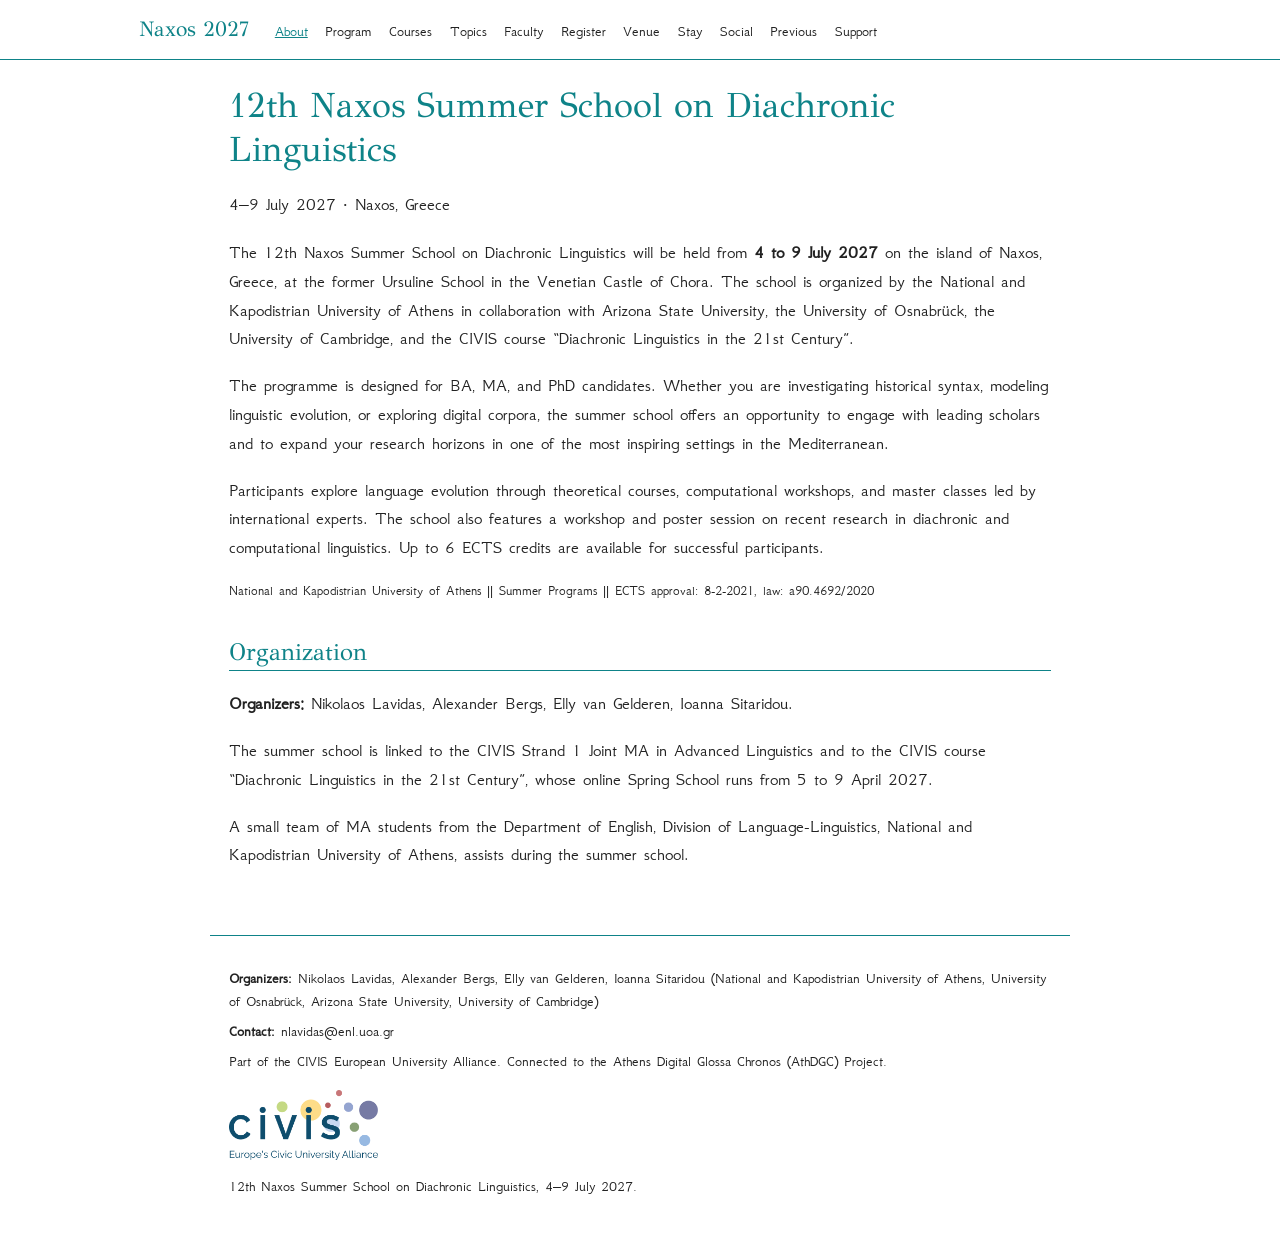
==== about.html @ 9f47d8a3 "Naxos Summer School 2027 site" ====
<!DOCTYPE html>
<html lang="en">
<head>
<meta charset="UTF-8">
<meta name="viewport" content="width=device-width, initial-scale=1.0">
<meta name="author" content="Lavidas">
<meta name="description" content="12th Naxos Summer School on Diachronic Linguistics, 4-9 July 2027, Naxos, Greece.">
<title>About | Naxos Summer School 2027</title>
<link rel="icon" type="image/png" href="assets/logos/favicon.png">
<link rel="preconnect" href="https://fonts.googleapis.com">
<link rel="stylesheet" href="https://fonts.googleapis.com/css2?family=GFS+Didot&family=GFS+Neohellenic:ital,wght@0,400;0,700;1,400&display=swap">
<link rel="stylesheet" href="style.css">
</head>
<body>
<nav>
  <div class="bar">
    <a href="index.html" class="logo">Naxos 2027</a>
    <ul>
      <li><a href="about.html" class="active">About</a></li>
      <li><a href="program.html">Program</a></li>
      <li><a href="descriptions.html">Courses</a></li>
      <li><a href="topics.html">Topics</a></li>
      <li><a href="faculty.html">Faculty</a></li>
      <li><a href="registration.html">Register</a></li>
      <li><a href="venue.html">Venue</a></li>
      <li><a href="accommodation.html">Stay</a></li>
      <li><a href="social.html">Social</a></li>
      <li><a href="previous.html">Previous</a></li>
      <li><a href="support.html">Support</a></li>
    </ul>
  </div>
</nav>
<main>

<section class="text">
<h1>12th Naxos Summer School on Diachronic Linguistics</h1>
<p class="meta">4&ndash;9 July 2027 &middot; Naxos, Greece</p>

<p>The 12th Naxos Summer School on Diachronic Linguistics will be held from <strong>4 to 9 July 2027</strong> on the island of Naxos, Greece, at the former Ursuline School in the Venetian Castle of Chora. The school is organized by the National and Kapodistrian University of Athens in collaboration with Arizona State University, the University of Osnabr&uuml;ck, the University of Cambridge, and the CIVIS course &ldquo;Diachronic Linguistics in the 21st Century&rdquo;.</p>
<p>The programme is designed for BA, MA, and PhD candidates. Whether you are investigating historical syntax, modeling linguistic evolution, or exploring digital corpora, the summer school offers an opportunity to engage with leading scholars and to expand your research horizons in one of the most inspiring settings in the Mediterranean.</p>
<p>Participants explore language evolution through theoretical courses, computational workshops, and master classes led by international experts. The school also features a workshop and poster session on recent research in diachronic and computational linguistics. Up to 6 ECTS credits are available for successful participants.</p>
<p class="small">National and Kapodistrian University of Athens || Summer Programs || ECTS approval: 8-2-2021, law: a90.4692/2020</p>

<h2>Organization</h2>
<p><strong>Organizers:</strong> Nikolaos Lavidas, Alexander Bergs, Elly van Gelderen, Ioanna Sitaridou.</p>
<p>The summer school is linked to the CIVIS Strand 1 Joint MA in Advanced Linguistics and to the CIVIS course &ldquo;Diachronic Linguistics in the 21st Century&rdquo;, whose online Spring School runs from 5 to 9 April 2027.</p>
<p>A small team of MA students from the Department of English, Division of Language-Linguistics, National and Kapodistrian University of Athens, assists during the summer school.</p>
</section>

</main>
<footer>
  <p><strong>Organizers:</strong> Nikolaos Lavidas, Alexander Bergs, Elly van Gelderen, Ioanna Sitaridou (National and Kapodistrian University of Athens, University of Osnabr&uuml;ck, Arizona State University, University of Cambridge)</p>
  <p><strong>Contact:</strong> nlavidas@enl.uoa.gr</p>
  <p>Part of the CIVIS European University Alliance. Connected to the Athens Digital Glossa Chronos (AthDGC) Project.</p>
  <p class="logos"><a href="https://civis.eu" target="_blank" rel="noopener"><img src="assets/logos/civis-large---.png" alt="CIVIS European University Alliance logo"></a></p>
  <p>12th Naxos Summer School on Diachronic Linguistics, 4&ndash;9 July 2027.</p>
</footer>
</body>
</html>
---- style.css ----
/* Naxos Summer School 2027 */
:root{--turq:#0E8388;--ink:#222;--rule:#d9d9d9;--crimson:#A80030}
*{box-sizing:border-box}
html{-webkit-text-size-adjust:100%}
body{margin:0;background:#fff;color:var(--ink);font-family:"GFS Neohellenic","Gentium Plus",Georgia,serif;font-size:18px;line-height:1.6}
h1,h2,h3,h4{font-family:"GFS Didot","Gentium Plus",Georgia,serif;font-weight:400;color:var(--turq);line-height:1.25}
h1{font-size:2.2rem;margin:0 0 .6rem}
h2{font-size:1.5rem;margin:2.2rem 0 .6rem;border-bottom:1px solid var(--turq);padding-bottom:.2rem}
h3{font-size:1.2rem;margin:1.6rem 0 .3rem}
h4{font-size:1.05rem;margin:0 0 .15rem}
a{color:var(--turq)}
nav{border-bottom:1px solid var(--turq);background:#fff}
.bar{max-width:1040px;margin:0 auto;padding:.8rem 1.2rem;display:flex;flex-wrap:wrap;align-items:baseline;gap:.4rem 1.6rem}
.logo{font-family:"GFS Didot",Georgia,serif;font-size:1.3rem;color:var(--turq);text-decoration:none}
nav ul{list-style:none;margin:0;padding:0;display:flex;flex-wrap:wrap;gap:.3rem 1.1rem}
nav ul a{text-decoration:none;font-size:.95rem;color:var(--ink)}
nav ul a:hover,nav ul a.active{color:var(--turq);text-decoration:underline}
main{max-width:860px;margin:0 auto;padding:1.5rem 1.2rem 3rem}
.hero img{width:100%;max-height:420px;object-fit:cover;display:block}
.hero h1{margin-top:1.4rem}
.meta{font-size:1.15rem;color:var(--ink)}
.btn{display:inline-block;color:var(--turq);border-bottom:2px solid var(--turq);text-decoration:none;padding:.2rem 0;font-size:1.05rem}
.small{font-size:.85rem}
table{border-collapse:collapse;width:100%;margin:.8rem 0}
th{text-align:left;color:var(--turq);border-bottom:1px solid var(--turq);padding:.3rem .6rem .3rem 0}
td{border-bottom:1px solid var(--rule);padding:.4rem .6rem .4rem 0;vertical-align:top}
.people{display:grid;grid-template-columns:repeat(auto-fill,minmax(240px,1fr));gap:1.2rem 2rem;margin-top:1.4rem}
.person p{margin:0;font-size:.92rem}
.wide{width:100%;height:auto;display:block;margin:1rem 0}
.logos img{height:70px;width:auto;margin:.6rem 1.6rem .6rem 0;vertical-align:middle}
.u{color:var(--crimson);font-weight:bold}
footer{max-width:860px;margin:0 auto;padding:1.5rem 1.2rem 3rem;border-top:1px solid var(--turq);font-size:.92rem}
footer p{margin:.4rem 0}
@media (max-width:600px){body{font-size:17px}h1{font-size:1.7rem}}
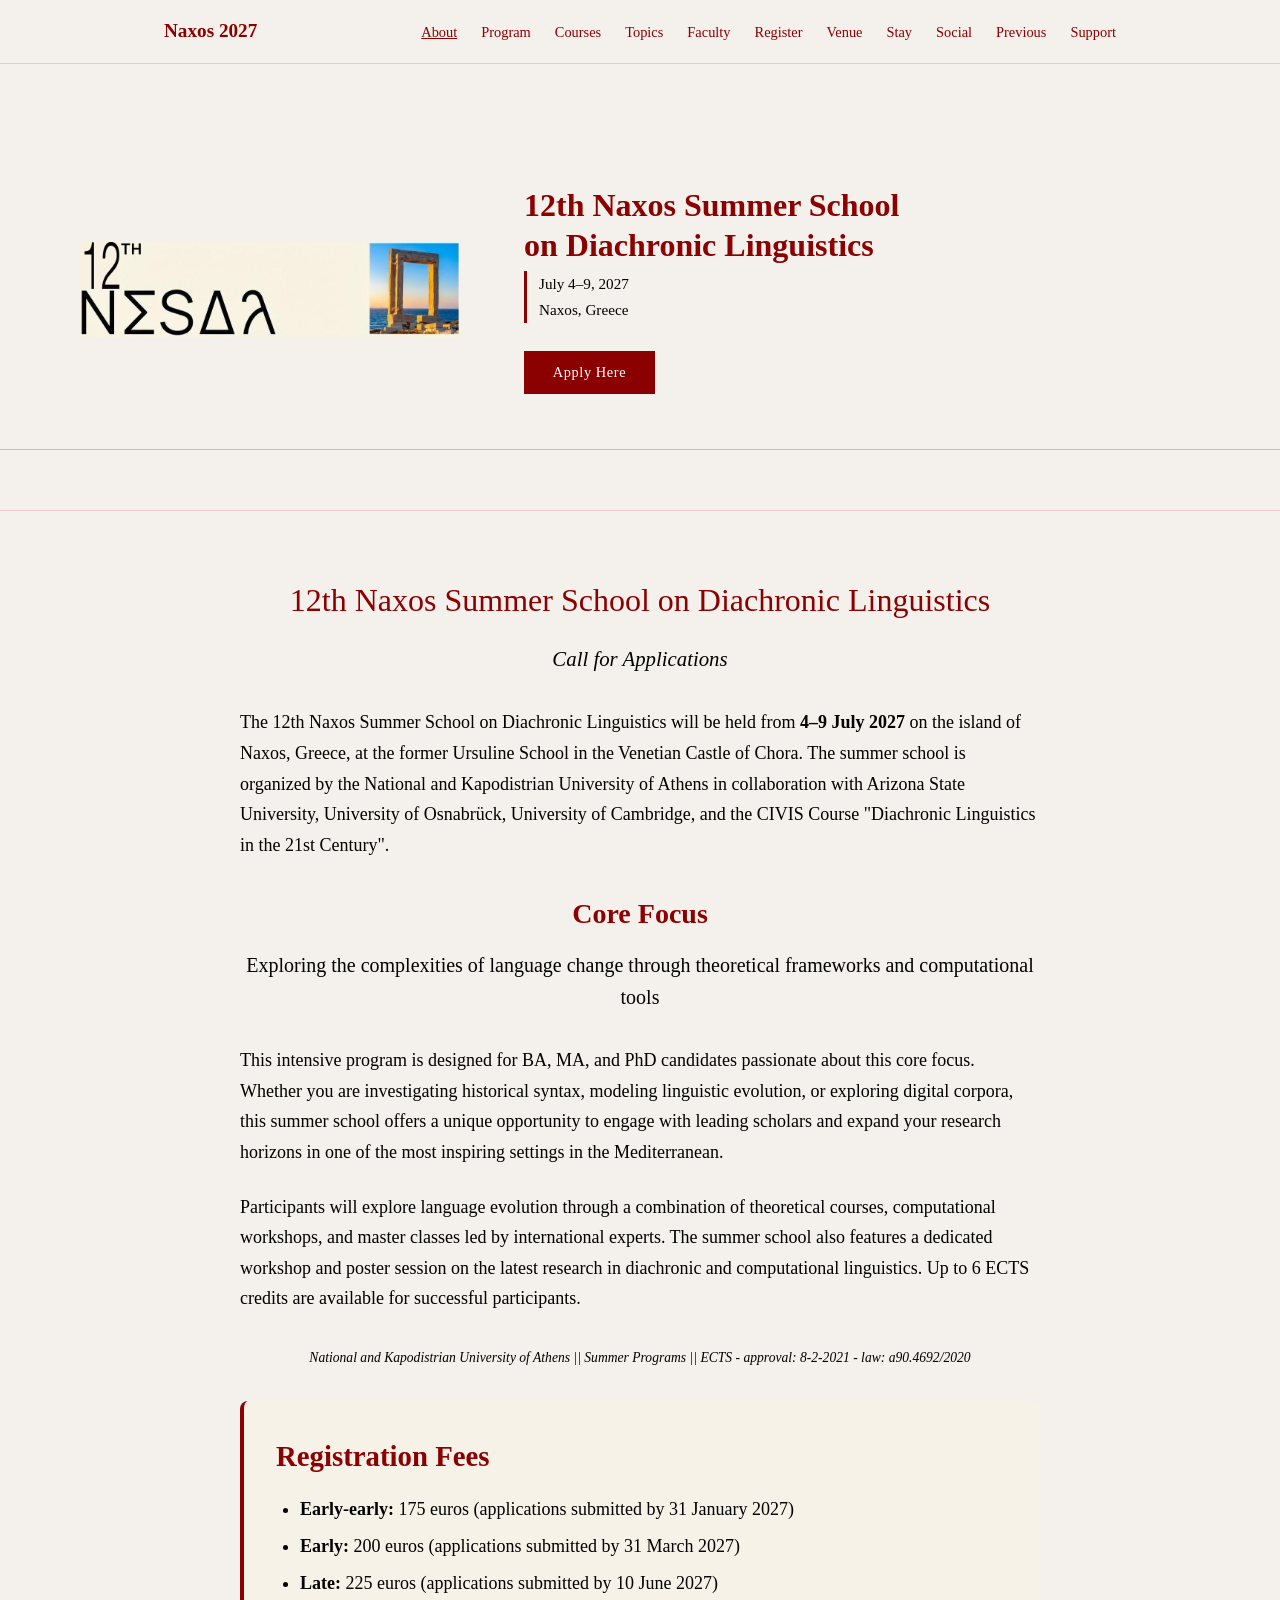
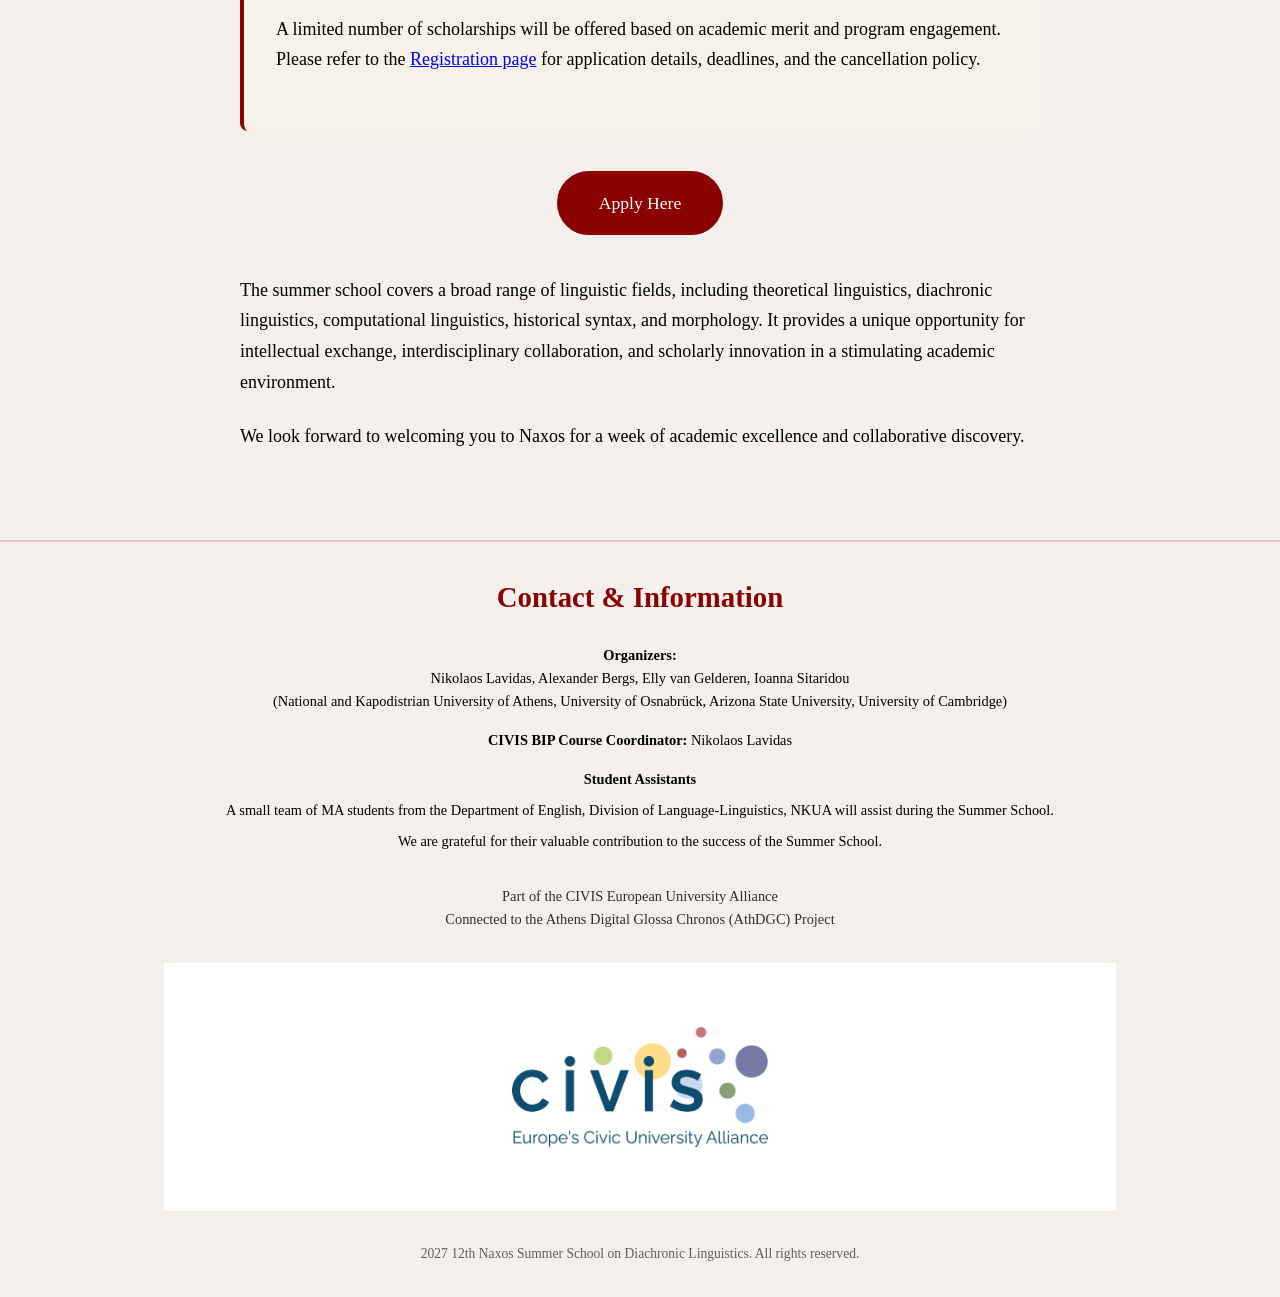
==== commit a732e5fb: "Rebuild 2027 site from the 2026 design" ====
--- a/about.html
+++ b/about.html
@@ -1,59 +1,252 @@
 <!DOCTYPE html>
 <html lang="en">
+
 <head>
-<meta charset="UTF-8">
-<meta name="viewport" content="width=device-width, initial-scale=1.0">
-<meta name="author" content="Lavidas">
-<meta name="description" content="12th Naxos Summer School on Diachronic Linguistics, 4-9 July 2027, Naxos, Greece.">
-<title>About | Naxos Summer School 2027</title>
-<link rel="icon" type="image/png" href="assets/logos/favicon.png">
-<link rel="preconnect" href="https://fonts.googleapis.com">
-<link rel="stylesheet" href="https://fonts.googleapis.com/css2?family=GFS+Didot&family=GFS+Neohellenic:ital,wght@0,400;0,700;1,400&display=swap">
-<link rel="stylesheet" href="style.css">
+    <meta name="author" content="Lavidas">
+    <meta charset="UTF-8">
+    <meta name="viewport" content="width=device-width, initial-scale=1.0">
+    <title>About | 12th Naxos Summer School on Diachronic Linguistics 2027</title>
+    <meta name="description"
+        content="International summer school on diachronic linguistics, computational methods, and language change. July 19-24, 2027 in Naxos, Greece.">
+    <link rel="icon" type="image/png" href="assets/logos/favicon.png">
+    <link rel="stylesheet" href="style.css">
+    <style>
+        .hero-split {
+            display: flex;
+            min-height: 320px;
+            background-color: #f2ece0;
+            border-bottom: 1px solid #c8bfb0;
+            align-items: center;
+            padding: 3rem 5rem;
+            box-sizing: border-box;
+            gap: 4rem;
+        }
+        .hero-split .hero-logo {
+            flex: 0 0 auto;
+        }
+        .hero-split .hero-logo img {
+            width: 380px;
+            max-width: 100%;
+            display: block;
+        }
+        .hero-split .hero-text {
+            flex: 1;
+        }
+        .hero-split .hero-text h1 {
+            font-family: Georgia, 'Times New Roman', serif;
+            font-size: 2rem;
+            font-weight: 700;
+            color: #1a1a1a;
+            margin: 0 0 0.35rem 0;
+            line-height: 1.25;
+        }
+        .hero-split .hero-text h2 {
+            font-family: Georgia, 'Times New Roman', serif;
+            font-size: 1rem;
+            font-weight: 400;
+            color: #555;
+            margin: 0 0 1.6rem 0;
+            letter-spacing: 0.05em;
+            text-transform: uppercase;
+        }
+        .hero-split .hero-text .hero-meta {
+            font-family: Georgia, 'Times New Roman', serif;
+            font-size: 0.95rem;
+            color: #444;
+            margin: 0 0 1.8rem 0;
+            border-left: 3px solid #8B0000;
+            padding-left: 0.75rem;
+            line-height: 1.7;
+        }
+        .hero-split .hero-text .hero-btn {
+            display: inline-block;
+            padding: 0.6rem 1.8rem;
+            background-color: #8B0000;
+            color: #fff;
+            font-family: Georgia, 'Times New Roman', serif;
+            font-size: 0.9rem;
+            letter-spacing: 0.04em;
+            text-decoration: none;
+            transition: background-color 0.2s;
+        }
+        .hero-split .hero-text .hero-btn:hover {
+            background-color: #6d0000;
+        }
+        @media (max-width: 720px) {
+            .hero-split {
+                flex-direction: column;
+                padding: 2rem 1.5rem;
+                gap: 1.5rem;
+            }
+            .hero-split .hero-logo img { width: 260px; }
+        }
+            .hero-split .hero-right { min-height: 220px; flex: none; }
+        }
+    </style>
+<style>
+    body, html { background-color: #F4F0EB !important; color: #000000 !important; }
+    h1, h2, h3, h4, h5, h6, .title, .headline { color: #8B0000 !important; }
+    [class*="dark"], [class*="bg-dark"] { color: #FFFFFF !important; }
+</style>
+<style>
+    body, html, main, section, article, header, nav, .bg-white, .bg-light, [class*="bg-white"] { background-color: #F4F0EB !important; }
+    body, html, p, span, li, div { color: #000000 !important; }
+    h1, h2, h3, h4, h5, h6, .title, .headline, h1 *, h2 * { color: #8B0000 !important; }
+    [class*="dark"], [class*="bg-dark"], .bg-black, footer { background-color: #1A1A1A !important; color: #FFFFFF !important; }
+    [class*="dark"] *, [class*="bg-dark"] *, .bg-black *, footer * { color: #FFFFFF !important; }
+</style>
+<style>
+    body, html, main, section, article, header, nav, footer, .bg-white, .bg-light, [class*="bg-white"] { background-color: #F4F0EB !important; }
+    body, html, p, span, li, div, footer, footer * { color: #000000 !important; }
+    h1, h2, h3, h4, h5, h6, .title, .headline, h1 *, h2 * { color: #8B0000 !important; }
+    [class*="dark"], [class*="bg-dark"], .bg-black { background-color: #1A1A1A !important; color: #FFFFFF !important; }
+    [class*="dark"] *, [class*="bg-dark"] *, .bg-black * { color: #FFFFFF !important; }
+</style>
 </head>
+
 <body>
-<nav>
-  <div class="bar">
-    <a href="index.html" class="logo">Naxos 2027</a>
-    <ul>
-      <li><a href="about.html" class="active">About</a></li>
-      <li><a href="program.html">Program</a></li>
-      <li><a href="descriptions.html">Courses</a></li>
-      <li><a href="topics.html">Topics</a></li>
-      <li><a href="faculty.html">Faculty</a></li>
-      <li><a href="registration.html">Register</a></li>
-      <li><a href="venue.html">Venue</a></li>
-      <li><a href="accommodation.html">Stay</a></li>
-      <li><a href="social.html">Social</a></li>
-      <li><a href="previous.html">Previous</a></li>
-      <li><a href="support.html">Support</a></li>
-    </ul>
-  </div>
-</nav>
-<main>
-
-<section class="text">
-<h1>12th Naxos Summer School on Diachronic Linguistics</h1>
-<p class="meta">4&ndash;9 July 2027 &middot; Naxos, Greece</p>
-
-<p>The 12th Naxos Summer School on Diachronic Linguistics will be held from <strong>4 to 9 July 2027</strong> on the island of Naxos, Greece, at the former Ursuline School in the Venetian Castle of Chora. The school is organized by the National and Kapodistrian University of Athens in collaboration with Arizona State University, the University of Osnabr&uuml;ck, the University of Cambridge, and the CIVIS course &ldquo;Diachronic Linguistics in the 21st Century&rdquo;.</p>
-<p>The programme is designed for BA, MA, and PhD candidates. Whether you are investigating historical syntax, modeling linguistic evolution, or exploring digital corpora, the summer school offers an opportunity to engage with leading scholars and to expand your research horizons in one of the most inspiring settings in the Mediterranean.</p>
-<p>Participants explore language evolution through theoretical courses, computational workshops, and master classes led by international experts. The school also features a workshop and poster session on recent research in diachronic and computational linguistics. Up to 6 ECTS credits are available for successful participants.</p>
-<p class="small">National and Kapodistrian University of Athens || Summer Programs || ECTS approval: 8-2-2021, law: a90.4692/2020</p>
-
-<h2>Organization</h2>
-<p><strong>Organizers:</strong> Nikolaos Lavidas, Alexander Bergs, Elly van Gelderen, Ioanna Sitaridou.</p>
-<p>The summer school is linked to the CIVIS Strand 1 Joint MA in Advanced Linguistics and to the CIVIS course &ldquo;Diachronic Linguistics in the 21st Century&rdquo;, whose online Spring School runs from 5 to 9 April 2027.</p>
-<p>A small team of MA students from the Department of English, Division of Language-Linguistics, National and Kapodistrian University of Athens, assists during the summer school.</p>
-</section>
-
-</main>
-<footer>
-  <p><strong>Organizers:</strong> Nikolaos Lavidas, Alexander Bergs, Elly van Gelderen, Ioanna Sitaridou (National and Kapodistrian University of Athens, University of Osnabr&uuml;ck, Arizona State University, University of Cambridge)</p>
-  <p><strong>Contact:</strong> nlavidas@enl.uoa.gr</p>
-  <p>Part of the CIVIS European University Alliance. Connected to the Athens Digital Glossa Chronos (AthDGC) Project.</p>
-  <p class="logos"><a href="https://civis.eu" target="_blank" rel="noopener"><img src="assets/logos/civis-large---.png" alt="CIVIS European University Alliance logo"></a></p>
-  <p>12th Naxos Summer School on Diachronic Linguistics, 4&ndash;9 July 2027.</p>
-</footer>
+    <nav>
+        <div class="container">
+            <a href="index.html" class="logo">Naxos 2027</a>
+            <ul>
+                <li><a href="about.html" class="active">About</a></li>
+                <li><a href="program.html">Program</a></li>
+                <li><a href="descriptions.html">Courses</a></li>
+                <li><a href="topics.html">Topics</a></li>
+                <li><a href="faculty.html">Faculty</a></li>
+                <li><a href="registration.html">Register</a></li>
+                <li><a href="venue.html">Venue</a></li>
+                <li><a href="accommodation.html">Stay</a></li>
+                <li><a href="social.html">Social</a></li>
+                <li><a href="previous.html">Previous</a></li>
+                <li><a href="support.html">Support</a></li>
+            </ul>
+        </div>
+    </nav>
+
+        <section class="hero-split">
+        <div class="hero-logo">
+            <img src="assets/logos/12th.png" alt="12th Naxos Summer School on Diachronic Linguistics">
+        </div>
+        <div class="hero-text">
+            <h1>12th Naxos Summer School<br>on Diachronic Linguistics</h1>
+            <p class="hero-meta">
+                July 4&#8211;9, 2027<br>
+                Naxos, Greece
+            </p>
+            <a href="https://form.jotform.com/263265430070045" target="_blank" class="hero-btn">Apply Here</a>
+        </div>
+    </section>
+
+    <section class="summer-school-info">
+        <div class="container">
+            <div class="info-content">
+                <h2>12th Naxos Summer School on Diachronic Linguistics</h2>
+                <p class="subtitle">Call for Applications</p>
+
+                <div class="description">
+                    <p>The 12th Naxos Summer School on Diachronic Linguistics will be held from <strong>4&#8211;9 July 2027</strong> on the island of Naxos, Greece, at the former Ursuline School in the Venetian Castle of Chora. The summer school is organized by the National and Kapodistrian University of Athens in collaboration with Arizona State University, University of Osnabr&#252;ck, University of Cambridge, and the CIVIS Course "Diachronic Linguistics in the 21st Century".</p>
+
+                    <div style="text-align: center; margin: 32px 0;">
+                        <h3 style="margin-bottom: 12px; font-size: 28px; font-weight: 600;">Core Focus</h3>
+                        <p style="font-size: 20px; line-height: 1.6; margin: 0; font-weight: 300;">
+                            Exploring the complexities of language change through theoretical frameworks and
+                            computational tools
+                        </p>
+                    </div>
+
+                    <p>This intensive program is designed for BA, MA, and PhD candidates passionate about this core
+                        focus. Whether you are investigating historical syntax, modeling linguistic evolution, or exploring digital
+                        corpora, this summer school offers a unique opportunity to engage with leading scholars and expand your
+                        research horizons in one of the most inspiring settings in the Mediterranean.</p>
+
+                    <p>Participants will explore language evolution through a combination of theoretical courses,
+                        computational workshops, and master classes led by international experts. The summer school also
+                        features a dedicated workshop and poster session on the latest research in diachronic and
+                        computational linguistics. Up to 6 ECTS credits are available for successful participants.</p>
+
+                    <p style="font-size: 0.85rem; color: #664; text-align: center; margin-top: 2rem; font-style: italic;">
+                        National and Kapodistrian University of Athens || Summer Programs || ECTS - approval: 8-2-2021 -
+                        law: a90.4692/2020
+                    </p>
+
+                    <div class="registration-info">
+                        <h3>Registration Fees</h3>
+                        <ul>
+                            <li><strong>Early-early:</strong> 175 euros (applications submitted by 31 January 2027)</li>
+                            <li><strong>Early:</strong> 200 euros (applications submitted by 31 March 2027)</li>
+                            <li><strong>Late:</strong> 225 euros (applications submitted by 10 June 2027)</li>
+                        </ul>
+
+                        <p>A limited number of scholarships will be offered based on academic merit and program engagement.
+                           Please refer to the <a href="registration.html">Registration page</a> for application details, deadlines, and the cancellation policy.</p>
+                    </div>
+
+                    <div class="apply-section">
+                        <a href="https://form.jotform.com/263265430070045" target="_blank" class="btn btn-primary">Apply Here</a>
+                    </div>
+
+                    <p>The summer school covers a broad range of linguistic fields, including theoretical linguistics,
+                        diachronic linguistics, computational linguistics, historical syntax, and morphology. It
+                        provides a unique opportunity for intellectual exchange, interdisciplinary collaboration, and
+                        scholarly innovation in a stimulating academic environment.</p>
+
+                    <p>We look forward to welcoming you to Naxos for a week of academic excellence and collaborative
+                        discovery.</p>
+                </div>
+            </div>
+        </div>
+    </section>
+
+    <footer>
+        <div class="container">
+            <h3 style="margin-bottom: 1.5rem;">Contact &amp; Information</h3>
+            <p style="margin-bottom: 1rem;">
+                <strong>Organizers:</strong><br>
+                Nikolaos Lavidas, Alexander Bergs, Elly van Gelderen, Ioanna Sitaridou<br>
+                (National and Kapodistrian University of Athens, University of Osnabrück, Arizona State University,
+                University of Cambridge)
+            </p>
+            <p style="margin-bottom: 1rem;"><strong>CIVIS BIP Course Coordinator:</strong> Nikolaos Lavidas</p>
+
+            <div style="margin-bottom: 2rem;">
+                <p style="margin-bottom: 0.5rem;"><strong>Student Assistants</strong></p>
+                <p style="margin-bottom: 0.5rem;">A small team of MA students from the Department of English, Division of Language-Linguistics, NKUA will assist during the Summer School.</p>
+                <p>We are grateful for their valuable contribution to the success of the Summer School.</p>
+            </div>
+
+            <p style="margin-top: 2rem; opacity: 0.8; font-size: 0.9rem;">
+                Part of the CIVIS European University Alliance<br>
+                Connected to the Athens Digital Glossa Chronos (AthDGC) Project
+            </p>
+
+            <div class="logos"
+                style="display: flex; justify-content: center; align-items: center; gap: 2.5rem; margin-top: 2rem; flex-wrap: wrap;">
+                <a href="https://civis.eu" target="_blank" style="display: inline-flex; align-items: center;">
+                    <img src="assets/logos/civis-large---.png" alt="CIVIS European University Alliance logo"
+                        style="height: 120px; width: auto;">
+                </a>
+                </div>
+
+            <p style="margin-top: 2rem; opacity: 0.6; font-size: 0.85rem;">
+                2027 12th Naxos Summer School on Diachronic Linguistics. All rights reserved.
+            </p>
+        </div>
+    </footer>
 </body>
+
 </html>
+
+
+
+
+
+
+
+
+
+
+
+
+
+
--- a/style.css
+++ b/style.css
@@ -1,34 +1,731 @@
-/* Naxos Summer School 2027 */
-:root{--turq:#0E8388;--ink:#222;--rule:#d9d9d9;--crimson:#A80030}
-*{box-sizing:border-box}
-html{-webkit-text-size-adjust:100%}
-body{margin:0;background:#fff;color:var(--ink);font-family:"GFS Neohellenic","Gentium Plus",Georgia,serif;font-size:18px;line-height:1.6}
-h1,h2,h3,h4{font-family:"GFS Didot","Gentium Plus",Georgia,serif;font-weight:400;color:var(--turq);line-height:1.25}
-h1{font-size:2.2rem;margin:0 0 .6rem}
-h2{font-size:1.5rem;margin:2.2rem 0 .6rem;border-bottom:1px solid var(--turq);padding-bottom:.2rem}
-h3{font-size:1.2rem;margin:1.6rem 0 .3rem}
-h4{font-size:1.05rem;margin:0 0 .15rem}
-a{color:var(--turq)}
-nav{border-bottom:1px solid var(--turq);background:#fff}
-.bar{max-width:1040px;margin:0 auto;padding:.8rem 1.2rem;display:flex;flex-wrap:wrap;align-items:baseline;gap:.4rem 1.6rem}
-.logo{font-family:"GFS Didot",Georgia,serif;font-size:1.3rem;color:var(--turq);text-decoration:none}
-nav ul{list-style:none;margin:0;padding:0;display:flex;flex-wrap:wrap;gap:.3rem 1.1rem}
-nav ul a{text-decoration:none;font-size:.95rem;color:var(--ink)}
-nav ul a:hover,nav ul a.active{color:var(--turq);text-decoration:underline}
-main{max-width:860px;margin:0 auto;padding:1.5rem 1.2rem 3rem}
-.hero img{width:100%;max-height:420px;object-fit:cover;display:block}
-.hero h1{margin-top:1.4rem}
-.meta{font-size:1.15rem;color:var(--ink)}
-.btn{display:inline-block;color:var(--turq);border-bottom:2px solid var(--turq);text-decoration:none;padding:.2rem 0;font-size:1.05rem}
-.small{font-size:.85rem}
-table{border-collapse:collapse;width:100%;margin:.8rem 0}
-th{text-align:left;color:var(--turq);border-bottom:1px solid var(--turq);padding:.3rem .6rem .3rem 0}
-td{border-bottom:1px solid var(--rule);padding:.4rem .6rem .4rem 0;vertical-align:top}
-.people{display:grid;grid-template-columns:repeat(auto-fill,minmax(240px,1fr));gap:1.2rem 2rem;margin-top:1.4rem}
-.person p{margin:0;font-size:.92rem}
-.wide{width:100%;height:auto;display:block;margin:1rem 0}
-.logos img{height:70px;width:auto;margin:.6rem 1.6rem .6rem 0;vertical-align:middle}
-.u{color:var(--crimson);font-weight:bold}
-footer{max-width:860px;margin:0 auto;padding:1.5rem 1.2rem 3rem;border-top:1px solid var(--turq);font-size:.92rem}
-footer p{margin:.4rem 0}
-@media (max-width:600px){body{font-size:17px}h1{font-size:1.7rem}}
+/* Naxos Summer School 2026 - Minimalist Academic Style */
+
+* {
+    margin: 0;
+    padding: 0;
+    box-sizing: border-box;
+}
+
+:root {
+    --primary: #8B0000;
+    /* Black text as primary */
+    --text: #8B0000;
+    --text-light: #8B0000;
+    --bg-page: #F4F0EB;
+    --bg-surface: #ffffff;
+    --bg-soft: #f6f2e8;
+    --border: #e6c9c9;
+}
+
+body {
+    font-family: 'Palatino Linotype', 'Book Antiqua', Palatino, serif;
+    line-height: 1.6;
+    color: var(--text);
+    overflow-x: hidden;
+    background-color: var(--bg-page);
+    font-size: 18px;
+}
+
+h1,
+h2,
+h3,
+h4 {
+    font-family: 'Palatino Linotype', 'Book Antiqua', Palatino, serif;
+    font-weight: 400;
+    color: var(--primary);
+}
+
+h1 {
+    font-size: 2.8rem;
+    margin-bottom: 1rem;
+}
+
+h2 {
+    font-size: 2.2rem;
+    margin-bottom: 2rem;
+    text-align: left;
+    border-bottom: 1px solid var(--border);
+    padding-bottom: 0.5rem;
+}
+
+h3 {
+    font-size: 1.8rem;
+    margin-bottom: 0.75rem;
+    color: var(--text);
+    font-weight: 600;
+}
+
+nav {
+    position: fixed;
+    top: 0;
+    width: 100%;
+    background: var(--bg-surface);
+    border-bottom: 1px solid var(--border);
+    z-index: 1000;
+    padding: 1rem 0;
+}
+
+nav .container {
+    max-width: 1000px;
+    margin: 0 auto;
+    padding: 0 1.5rem;
+    display: flex;
+    justify-content: space-between;
+    align-items: center;
+}
+
+nav .logo {
+    font-family: 'Palatino Linotype', 'Book Antiqua', Palatino, serif;
+    font-weight: 700;
+    font-size: 1.2rem;
+    color: var(--primary);
+    text-decoration: none;
+}
+
+nav ul {
+    display: flex;
+    list-style: none;
+    gap: 1.5rem;
+}
+
+nav a {
+    text-decoration: none;
+    color: var(--text-light);
+    font-family: 'Palatino Linotype', 'Book Antiqua', Palatino, serif;
+    font-size: 0.9rem;
+}
+
+nav a:hover,
+nav a.active {
+    color: var(--primary);
+    text-decoration: underline;
+}
+
+.hero {
+    background-color: var(--bg-soft);
+    color: var(--primary);
+    padding: 0 2rem;
+    text-align: center;
+    position: relative;
+    display: flex;
+    align-items: center;
+    justify-content: center;
+    min-height: 70vh;
+    margin-top: 60px;
+}
+
+/* The background image will be handled inline in the HTML for better control */
+
+.hero::after {
+    content: '';
+    position: absolute;
+    top: 0;
+    left: 0;
+    right: 0;
+    bottom: 0;
+    background: radial-gradient(circle at 50% 50%, rgba(0, 51, 51, 0.1) 0%, transparent 70%);
+    z-index: 1;
+}
+
+.hero-content {
+    position: relative;
+    z-index: 2;
+    max-width: 1200px;
+    margin: 0 auto;
+    display: grid;
+    grid-template-columns: 1fr 1fr;
+    gap: 2rem;
+    align-items: center;
+}
+
+.hero-text-big {
+    font-size: 15rem;
+    font-weight: 500;
+    color: var(--primary);
+    line-height: 1;
+    grid-column: 1 / 2;
+    text-align: right;
+}
+
+.hero-text-right {
+    grid-column: 2 / 3;
+}
+
+.hero h1 {
+    font-size: 2.8rem;
+    font-weight: 600;
+    margin-bottom: 1rem;
+    color: var(--primary);
+    text-shadow: 0 2px 4px rgba(0,0,0,0.3);
+}
+
+.hero h2 {
+    font-size: 1.8rem;
+    font-weight: 300;
+    margin-bottom: 1rem;
+    color: var(--primary);
+    text-shadow: 0 2px 4px rgba(0,0,0,0.2);
+}
+
+.hero-subtitle {
+    font-size: 1.5rem;
+    font-weight: 300;
+    margin-bottom: 1rem;
+    opacity: 0.9;
+    text-shadow: none;
+}
+
+.hero-details {
+    font-size: 1.3rem;
+    font-weight: 400;
+    margin-bottom: 2rem;
+    opacity: 0.8;
+    text-shadow: none;
+    background: rgba(0,0,0,0.5);
+    display: inline-block;
+    padding: 0.5rem 1.5rem;
+    border-radius: 50px;
+}
+
+.image-credit {
+    margin-top: 1rem;
+    font-size: 0.9rem;
+    opacity: 0.85;
+}
+
+.image-credit a {
+    color: inherit;
+    text-decoration: none;
+    border-bottom: 1px solid rgba(17, 17, 17, 0.3);
+}
+
+.image-credit a:hover {
+    border-bottom-color: rgba(17, 17, 17, 0.8);
+}
+
+.btn {
+    display: inline-block;
+    padding: 1rem 2rem;
+    border: 2px solid transparent;
+    text-decoration: none;
+    font-family: 'Palatino Linotype', 'Book Antiqua', Palatino, serif;
+    font-size: 1rem;
+    font-weight: 500;
+    margin: 0.5rem;
+    transition: all 0.3s ease;
+    border-radius: 50px;
+}
+
+.btn-primary {
+    background: #8B0000;
+    color: white;
+    border-color: #8B0000;
+}
+
+.btn-primary:hover {
+    background: transparent;
+    color: #8B0000;
+    transform: translateY(-2px);
+}
+
+.btn-secondary {
+    background: transparent;
+    color: white;
+    border-color: white;
+}
+
+.btn-secondary:hover {
+    background: white;
+    color: #8B0000;
+    transform: translateY(-2px);
+}
+
+section {
+    padding: 4rem 0;
+    margin-top: 60px;
+    /* Offset for fixed nav */
+}
+
+.container {
+    max-width: 1000px;
+    margin: 0 auto;
+    padding: 0 1.5rem;
+}
+
+.section-title {
+    color: var(--primary);
+}
+
+.about-grid {
+    display: grid;
+    grid-template-columns: repeat(auto-fit, minmax(300px, 1fr));
+    gap: 2rem;
+}
+
+.about-card {
+    padding: 0;
+    background: transparent;
+}
+
+.topics {
+    background: var(--bg-surface);
+    border-top: 1px solid var(--border);
+    border-bottom: 1px solid var(--border);
+}
+
+.topics-list {
+    display: grid;
+    grid-template-columns: repeat(auto-fit, minmax(280px, 1fr));
+    gap: 2rem;
+}
+
+.topic-item {
+    padding: 0;
+}
+
+.topic-item h4 {
+    color: var(--primary);
+    margin-bottom: 0.5rem;
+}
+
+.speakers-grid {
+    display: grid;
+    grid-template-columns: repeat(auto-fill, minmax(200px, 1fr));
+    gap: 2rem;
+}
+
+.speaker-card {
+    text-align: left;
+}
+
+.speaker-image {
+    width: 100px;
+    height: 100px;
+    border-radius: 50%;
+    object-fit: cover;
+    margin-bottom: 0.5rem;
+    filter: grayscale(100%);
+}
+
+.speaker-info h4 {
+    color: var(--text);
+    font-size: 1rem;
+    margin-bottom: 0.2rem;
+}
+
+.affiliation {
+    font-size: 0.85rem;
+    color: var(--text-light);
+    font-style: normal;
+}
+
+.registration {
+    background: var(--bg-surface);
+    border-top: 1px solid var(--border);
+}
+
+.pricing-grid {
+    display: grid;
+    grid-template-columns: repeat(auto-fit, minmax(250px, 1fr));
+    gap: 2rem;
+    margin-top: 2rem;
+}
+
+.pricing-card {
+    padding: 1.5rem;
+    border: 1px solid var(--border);
+    text-align: left;
+}
+
+.pricing-card.featured {
+    border: 2px solid var(--primary);
+    background: transparent;
+}
+
+.pricing-card h3 {
+    font-size: 1.2rem;
+    color: var(--primary);
+}
+
+.price {
+    font-size: 2rem;
+    font-weight: 700;
+    margin: 0.5rem 0;
+    color: var(--text);
+}
+
+.deadline {
+    font-size: 0.9rem;
+    color: var(--text-light);
+    margin-bottom: 1.5rem;
+}
+
+.venue {
+    background: var(--bg-surface);
+    border-top: 1px solid var(--border);
+}
+
+.venue-content {
+    display: grid;
+    grid-template-columns: 1fr 1fr;
+    gap: 3rem;
+    align-items: start;
+}
+
+.venue-image {
+    width: 100%;
+    height: auto;
+    border: 1px solid var(--border);
+}
+
+.previous-editions {
+    background: var(--bg-surface);
+}
+
+.editions-grid {
+    display: grid;
+    grid-template-columns: repeat(auto-fill, minmax(250px, 1fr));
+    gap: 1.5rem;
+    margin-top: 2rem;
+}
+
+.edition-link {
+    background: var(--bg-soft);
+    padding: 1rem;
+    border: 1px solid var(--border);
+    text-decoration: none;
+    color: var(--text);
+    display: block;
+}
+
+.edition-link:hover {
+    background: var(--bg-surface);
+    border-color: var(--primary);
+    color: var(--primary);
+}
+
+.logos {
+    background: var(--bg-surface);
+    padding: 4rem 0;
+}
+
+footer {
+    background: var(--bg-page);
+    color: var(--text-light);
+    padding: 2rem 0;
+    text-align: center;
+    border-top: 1px solid var(--border);
+    font-size: 0.9rem;
+}
+
+footer a {
+    color: var(--primary);
+}
+
+.topics-section {
+    padding: 4rem 2rem;
+}
+
+.topics-grid {
+    display: grid;
+    grid-template-columns: repeat(auto-fit, minmax(300px, 1fr));
+    gap: 2.5rem;
+    margin-bottom: 2.5rem;
+    border-bottom: 1px solid var(--border);
+    padding-bottom: 2.5rem;
+}
+
+.topic-item {
+    border-left: 3px solid var(--primary);
+    padding-left: 1.5rem;
+}
+
+.topic-item h3 {
+    font-size: 1.3rem;
+    font-weight: 600;
+    color: var(--primary);
+    margin: 0;
+}
+
+.topic-item h3 small {
+    font-size: 0.9rem;
+    font-weight: 400;
+    color: var(--text-light);
+}
+
+.topic-item-single {
+    text-align: center;
+}
+
+.topic-item-single h3 {
+    font-size: 1.5rem;
+    font-weight: 600;
+    color: var(--primary);
+    margin: 0;
+}
+
+.summer-school-info {
+    background: var(--bg-surface);
+    border-top: 1px solid var(--border);
+    border-bottom: 1px solid var(--border);
+    padding: 4rem 2rem;
+}
+
+.info-content {
+    max-width: 800px;
+    margin: 0 auto;
+    text-align: left;
+}
+
+.info-content h2 {
+    font-size: 2rem;
+    margin-bottom: 1rem;
+    text-align: center;
+    border-bottom: none;
+    padding-bottom: 0;
+}
+
+.subtitle {
+    font-size: 1.3rem;
+    color: var(--text-light);
+    text-align: center;
+    margin-bottom: 2rem;
+    font-style: italic;
+}
+
+.description p {
+    margin-bottom: 1.5rem;
+    line-height: 1.7;
+}
+
+.registration-info {
+    background: var(--bg-soft);
+    padding: 2rem;
+    border-radius: 8px;
+    margin: 2rem 0;
+    border-left: 4px solid var(--primary);
+}
+
+.registration-info h3 {
+    margin-bottom: 1rem;
+    color: var(--primary);
+}
+
+.registration-info ul {
+    margin-bottom: 1rem;
+    padding-left: 1.5rem;
+}
+
+.registration-info li {
+    margin-bottom: 0.5rem;
+}
+
+.apply-section {
+    text-align: center;
+    margin: 2rem 0;
+}
+
+.apply-section .btn {
+    font-size: 1.1rem;
+    padding: 1rem 2.5rem;
+}
+
+@media (max-width: 768px) {
+    h1 {
+        font-size: 2rem;
+    }
+
+    h2 {
+        font-size: 1.5rem;
+    }
+
+    .hero {
+        height: auto;
+        padding: 6rem 1rem 3rem;
+    }
+
+    nav ul {
+        flex-direction: column;
+        gap: 0.5rem;
+        display: none;
+        position: absolute;
+        top: 100%;
+        left: 0;
+        right: 0;
+        background: white;
+        padding: 1rem 1.5rem;
+        border-bottom: 1px solid #8B0000;
+        box-shadow: 0 4px 8px rgba(0,0,0,0.08);
+        z-index: 999;
+    }
+
+    nav .container {
+        position: relative;
+    }
+
+    /* Visible hamburger icon — tap nav area top-right to open */
+    nav .container::after {
+        content: '\2630';
+        font-size: 1.6rem;
+        line-height: 1;
+        color: var(--primary);
+        cursor: pointer;
+        padding: 0.25rem 0.5rem;
+        border: 1px solid var(--border);
+        border-radius: 4px;
+        user-select: none;
+    }
+
+    nav:hover ul,
+    nav:focus-within ul {
+        display: flex;
+    }
+
+    .venue-content {
+        grid-template-columns: 1fr;
+    }
+
+    /* Fix EU / Erasmus+ logo overflow on mobile */
+    footer .logos img,
+    footer .logos a img,
+    footer [style*="display: flex"] img {
+        max-width: calc(100vw - 3rem) !important;
+        height: auto !important;
+        width: auto;
+    }
+
+    footer .logos,
+    footer [style*="display: flex"][style*="flex-wrap"] {
+        flex-direction: column;
+        align-items: center;
+        gap: 1.5rem !important;
+    }
+}/* FOOTER WITH REAL LOGOS - ADD TO style.css */
+.footer-with-logos {
+    background: #8B0000;
+    color: #f9eaea;
+    padding: 2.5rem 0;
+    text-align: center;
+    font-family: 'Palatino Linotype', 'Book Antiqua', Palatino, serif;
+    border-top: 1px solid #8B0000;
+}
+
+.footer-content {
+    max-width: 900px;
+    margin: 0 auto;
+    padding: 0 2rem;
+}
+
+.footer-title {
+    font-family: 'Palatino Linotype', 'Book Antiqua', Palatino, serif;
+    font-size: 1.8rem;
+    font-weight: 600;
+    color: #f9eaea;
+    margin-bottom: 0.5rem;
+}
+
+.logos-container {
+    display: flex;
+    justify-content: center;
+    align-items: center;
+    gap: 3rem;
+    flex-wrap: wrap;
+    margin: 1.5rem 0;
+}
+
+.logo-item img {
+    height: 60px;
+    width: auto;
+    transition: transform 0.3s ease;
+}
+
+.logo-item a:hover img {
+    transform: scale(1.05);
+}
+
+@media (max-width: 768px) {
+    .logos-container { flex-direction: column; gap: 2rem; }
+    .logo-item img { height: 50px; }
+}
+
+body { padding-top: 70px !important; }
+
+
+
+html body { padding-top: 70px !important; }
+
+
+
+
+
+
+
+
+/* Custom Color Overrides */
+body, html { 
+    background-color: #F5F5DC !important; 
+    color: #000000 !important; 
+}
+
+h1, h2, h3, h4, h5, h6, .title, .headline { 
+    color: #8B0000 !important; 
+}
+
+[class*="dark"], [class*="bg-dark"], footer { 
+    color: #FFFFFF !important; 
+}
+
+/* Neutral Light Beige Background */
+body, html, main, section, article, header, nav, aside, 
+.bg-white, .bg-light, [class*="bg-white"], .white-bg { 
+    background-color: #F4F0EB !important; 
+}
+
+/* Force black text for standard elements */
+body, html, p, span:not([class*="icon"]), li, td, th, div { 
+    color: #000000 !important; 
+}
+
+/* Dark Red Headlines */
+h1, h2, h3, h4, h5, h6, .title, .headline,
+h1 *, h2 *, h3 *, h4 *, h5 *, h6 *, .title *, .headline * { 
+    color: #8B0000 !important; 
+}
+
+/* Preserve Dark Blocks and Force White Text Inside Them */
+[class*="dark"], [class*="bg-dark"], .bg-black, footer { 
+    background-color: #1A1A1A !important; 
+}
+
+[class*="dark"], [class*="bg-dark"], .bg-black, footer,
+[class*="dark"] *, [class*="bg-dark"] *, .bg-black *, footer * { 
+    color: #FFFFFF !important; 
+}
+
+/* Neutral Light Beige Background for EVERYTHING, including the footer */
+body, html, main, section, article, header, nav, aside, footer, 
+.bg-white, .bg-light, [class*="bg-white"], .white-bg { 
+    background-color: #F4F0EB !important; 
+}
+
+/* Force black text for standard elements and the footer */
+body, html, p, span:not([class*="icon"]), li, td, th, div, footer, footer * { 
+    color: #000000 !important; 
+}
+
+/* Dark Red Headlines */
+h1, h2, h3, h4, h5, h6, .title, .headline,
+h1 *, h2 *, h3 *, h4 *, h5 *, h6 *, .title *, .headline * { 
+    color: #8B0000 !important; 
+}
+
+/* Preserve Dark Blocks (BUT NOT the footer) */
+[class*="dark"], [class*="bg-dark"], .bg-black { 
+    background-color: #1A1A1A !important; 
+}
+
+/* Force white text ONLY inside those specific dark blocks */
+[class*="dark"], [class*="bg-dark"], .bg-black,
+[class*="dark"] *, [class*="bg-dark"] *, .bg-black * { 
+    color: #FFFFFF !important; 
+}
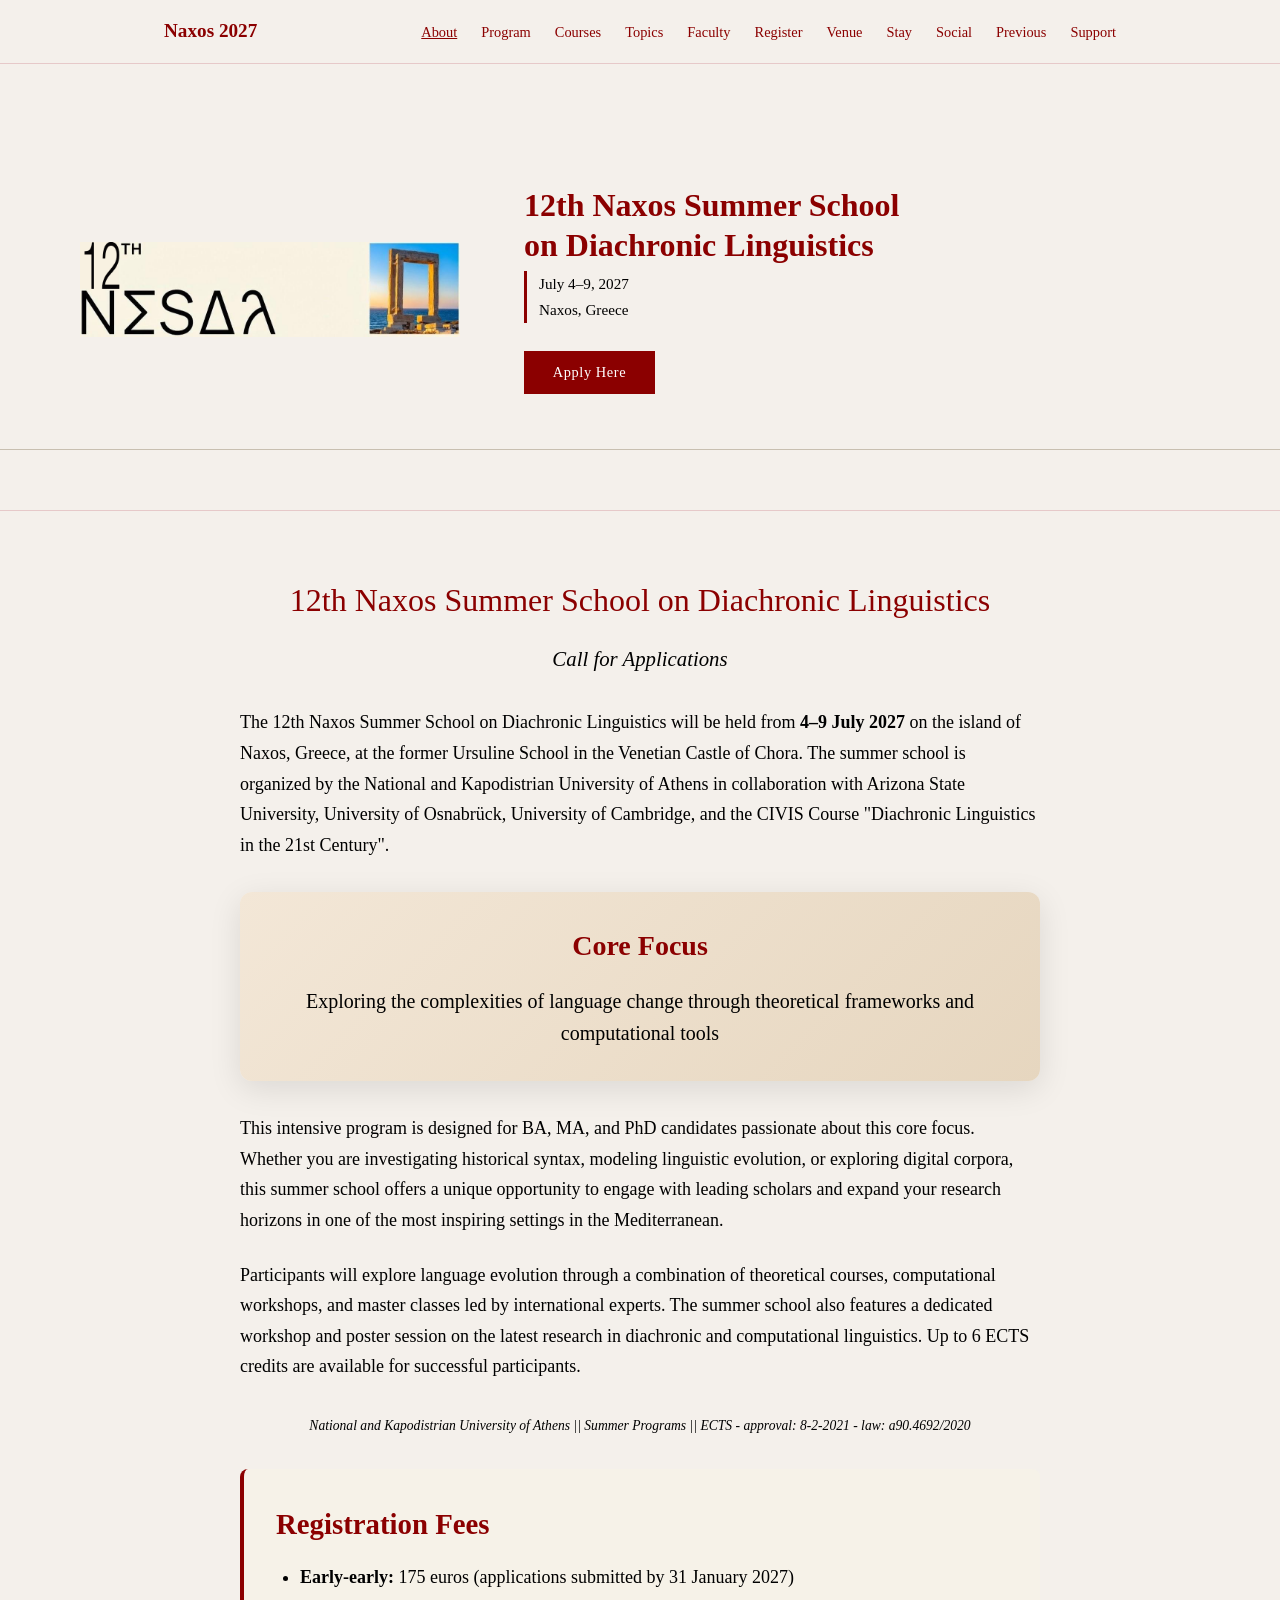
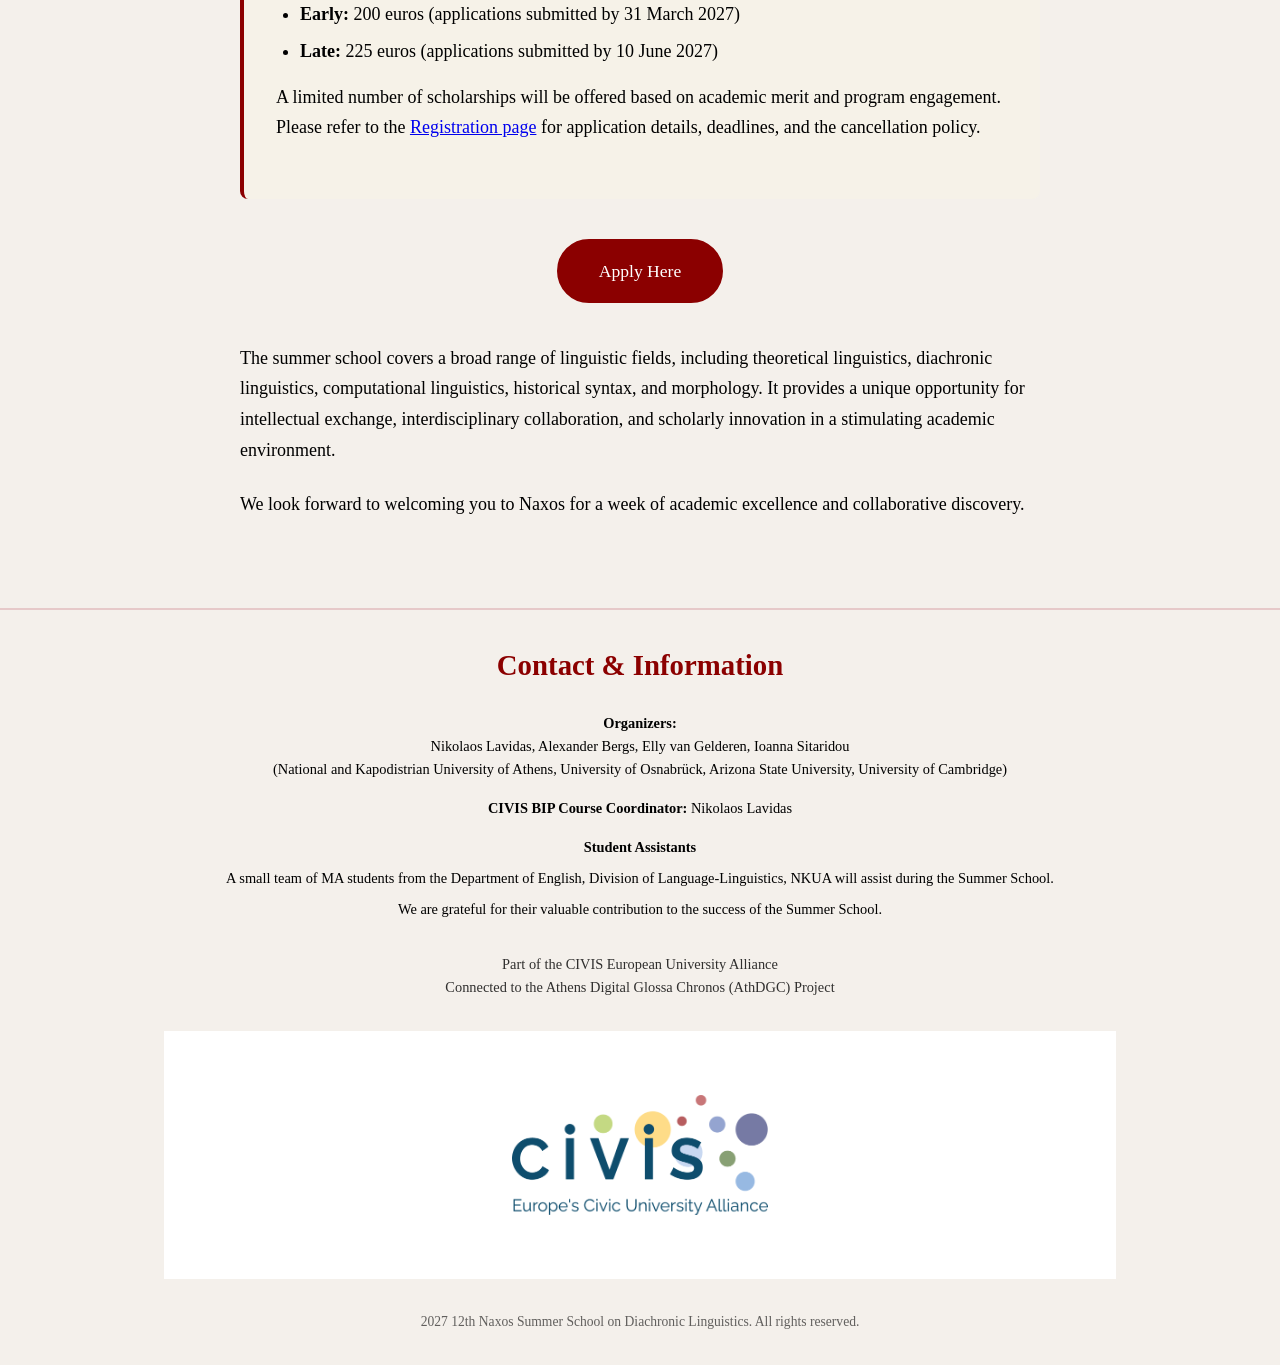
==== commit e7ef9675: "Last year layout, 2027 dates and fees" ====
--- a/about.html
+++ b/about.html
@@ -147,9 +147,10 @@
                 <div class="description">
                     <p>The 12th Naxos Summer School on Diachronic Linguistics will be held from <strong>4&#8211;9 July 2027</strong> on the island of Naxos, Greece, at the former Ursuline School in the Venetian Castle of Chora. The summer school is organized by the National and Kapodistrian University of Athens in collaboration with Arizona State University, University of Osnabr&#252;ck, University of Cambridge, and the CIVIS Course "Diachronic Linguistics in the 21st Century".</p>
 
-                    <div style="text-align: center; margin: 32px 0;">
-                        <h3 style="margin-bottom: 12px; font-size: 28px; font-weight: 600;">Core Focus</h3>
-                        <p style="font-size: 20px; line-height: 1.6; margin: 0; font-weight: 300;">
+                    <div
+                        style="background: linear-gradient(135deg, #f3e7d7 0%, #e6d6bf 100%); color: #5A3A3A; padding: 32px; border-radius: 12px; margin: 32px 0; text-align: center; box-shadow: 0 8px 32px rgba(0,0,0,0.1);">
+                        <h3 style="margin-bottom: 16px; font-size: 28px; font-weight: 600; color: #5A3A3A;">Core Focus</h3>
+                        <p style="font-size: 20px; line-height: 1.6; margin: 0; font-weight: 300; color: #5A3A3A;">
                             Exploring the complexities of language change through theoretical frameworks and
                             computational tools
                         </p>
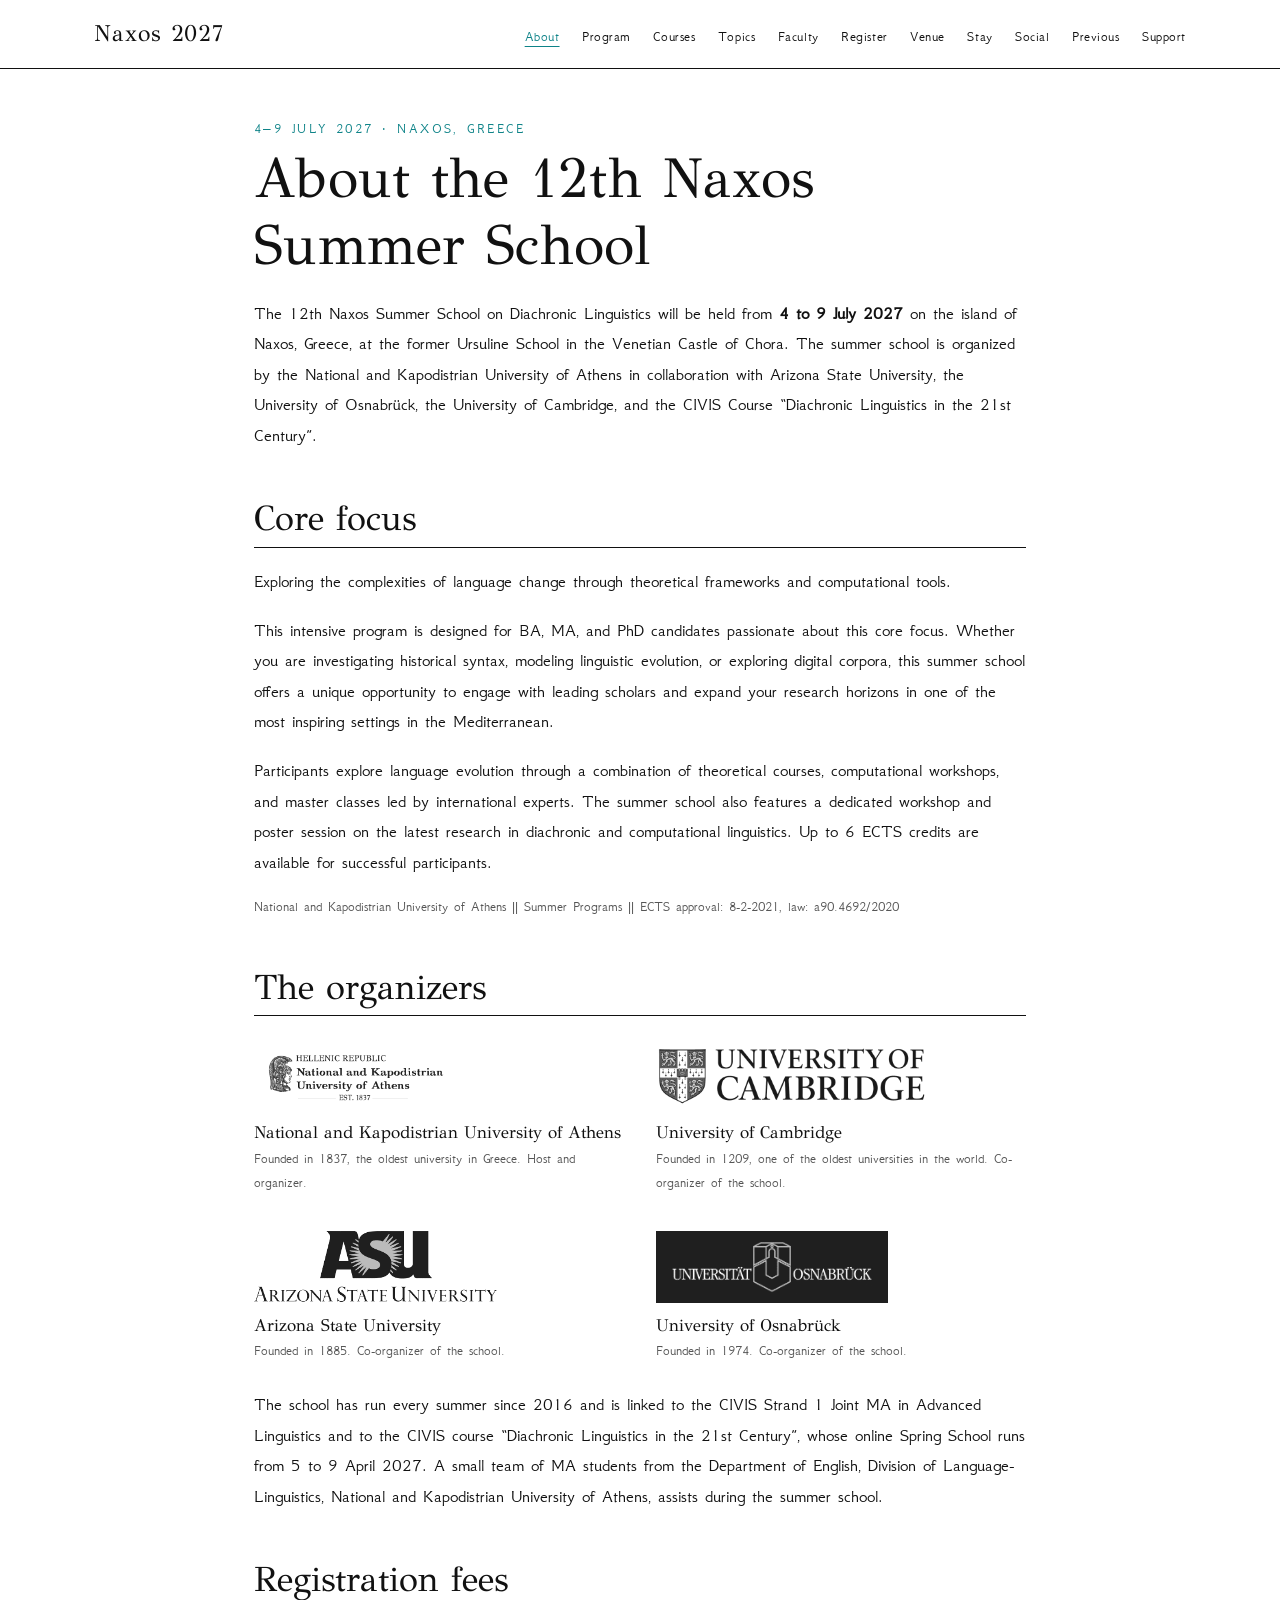
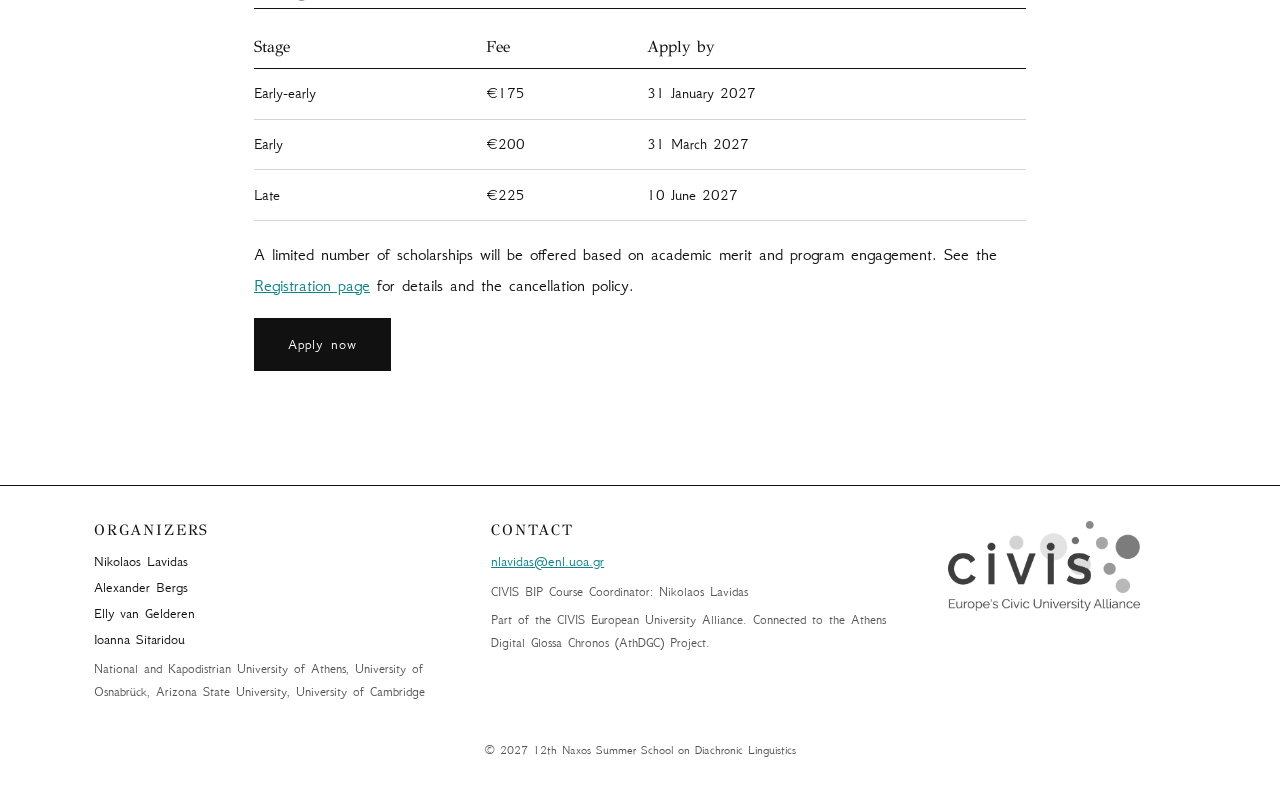
==== commit 4c15f993: "Black and white redesign with Portara" ====
--- a/about.html
+++ b/about.html
@@ -1,253 +1,78 @@
 <!DOCTYPE html>
 <html lang="en">
+<head>
+<meta charset="UTF-8">
+<meta name="viewport" content="width=device-width, initial-scale=1.0">
+<meta name="author" content="Lavidas">
+<meta name="description" content="12th Naxos Summer School on Diachronic Linguistics, 4-9 July 2027, Naxos, Greece. Organized by the National and Kapodistrian University of Athens with the University of Cambridge, Arizona State University and the University of Osnabruck.">
+<title>About | Naxos Summer School 2027</title>
+<link rel="icon" type="image/png" href="assets/logos/favicon.png">
+<link rel="preconnect" href="https://fonts.googleapis.com">
+<link rel="preconnect" href="https://fonts.gstatic.com" crossorigin>
+<link rel="stylesheet" href="https://fonts.googleapis.com/css2?family=GFS+Didot&family=GFS+Neohellenic:ital,wght@0,400;0,700;1,400&display=swap">
+<link rel="stylesheet" href="style.css">
+</head>
+<body>
+<header class="top">
+  <div class="bar">
+    <a href="index.html" class="mark">Naxos 2027</a>
+    <nav><ul>
+        <li><a href="about.html" class="active">About</a></li>
+        <li><a href="program.html">Program</a></li>
+        <li><a href="descriptions.html">Courses</a></li>
+        <li><a href="topics.html">Topics</a></li>
+        <li><a href="faculty.html">Faculty</a></li>
+        <li><a href="registration.html">Register</a></li>
+        <li><a href="venue.html">Venue</a></li>
+        <li><a href="accommodation.html">Stay</a></li>
+        <li><a href="social.html">Social</a></li>
+        <li><a href="previous.html">Previous</a></li>
+        <li><a href="support.html">Support</a></li>
+    </ul></nav>
+  </div>
+</header>
 
-<head>
-    <meta name="author" content="Lavidas">
-    <meta charset="UTF-8">
-    <meta name="viewport" content="width=device-width, initial-scale=1.0">
-    <title>About | 12th Naxos Summer School on Diachronic Linguistics 2027</title>
-    <meta name="description"
-        content="International summer school on diachronic linguistics, computational methods, and language change. July 19-24, 2027 in Naxos, Greece.">
-    <link rel="icon" type="image/png" href="assets/logos/favicon.png">
-    <link rel="stylesheet" href="style.css">
-    <style>
-        .hero-split {
-            display: flex;
-            min-height: 320px;
-            background-color: #f2ece0;
-            border-bottom: 1px solid #c8bfb0;
-            align-items: center;
-            padding: 3rem 5rem;
-            box-sizing: border-box;
-            gap: 4rem;
-        }
-        .hero-split .hero-logo {
-            flex: 0 0 auto;
-        }
-        .hero-split .hero-logo img {
-            width: 380px;
-            max-width: 100%;
-            display: block;
-        }
-        .hero-split .hero-text {
-            flex: 1;
-        }
-        .hero-split .hero-text h1 {
-            font-family: Georgia, 'Times New Roman', serif;
-            font-size: 2rem;
-            font-weight: 700;
-            color: #1a1a1a;
-            margin: 0 0 0.35rem 0;
-            line-height: 1.25;
-        }
-        .hero-split .hero-text h2 {
-            font-family: Georgia, 'Times New Roman', serif;
-            font-size: 1rem;
-            font-weight: 400;
-            color: #555;
-            margin: 0 0 1.6rem 0;
-            letter-spacing: 0.05em;
-            text-transform: uppercase;
-        }
-        .hero-split .hero-text .hero-meta {
-            font-family: Georgia, 'Times New Roman', serif;
-            font-size: 0.95rem;
-            color: #444;
-            margin: 0 0 1.8rem 0;
-            border-left: 3px solid #8B0000;
-            padding-left: 0.75rem;
-            line-height: 1.7;
-        }
-        .hero-split .hero-text .hero-btn {
-            display: inline-block;
-            padding: 0.6rem 1.8rem;
-            background-color: #8B0000;
-            color: #fff;
-            font-family: Georgia, 'Times New Roman', serif;
-            font-size: 0.9rem;
-            letter-spacing: 0.04em;
-            text-decoration: none;
-            transition: background-color 0.2s;
-        }
-        .hero-split .hero-text .hero-btn:hover {
-            background-color: #6d0000;
-        }
-        @media (max-width: 720px) {
-            .hero-split {
-                flex-direction: column;
-                padding: 2rem 1.5rem;
-                gap: 1.5rem;
-            }
-            .hero-split .hero-logo img { width: 260px; }
-        }
-            .hero-split .hero-right { min-height: 220px; flex: none; }
-        }
-    </style>
-<style>
-    body, html { background-color: #F4F0EB !important; color: #000000 !important; }
-    h1, h2, h3, h4, h5, h6, .title, .headline { color: #8B0000 !important; }
-    [class*="dark"], [class*="bg-dark"] { color: #FFFFFF !important; }
-</style>
-<style>
-    body, html, main, section, article, header, nav, .bg-white, .bg-light, [class*="bg-white"] { background-color: #F4F0EB !important; }
-    body, html, p, span, li, div { color: #000000 !important; }
-    h1, h2, h3, h4, h5, h6, .title, .headline, h1 *, h2 * { color: #8B0000 !important; }
-    [class*="dark"], [class*="bg-dark"], .bg-black, footer { background-color: #1A1A1A !important; color: #FFFFFF !important; }
-    [class*="dark"] *, [class*="bg-dark"] *, .bg-black *, footer * { color: #FFFFFF !important; }
-</style>
-<style>
-    body, html, main, section, article, header, nav, footer, .bg-white, .bg-light, [class*="bg-white"] { background-color: #F4F0EB !important; }
-    body, html, p, span, li, div, footer, footer * { color: #000000 !important; }
-    h1, h2, h3, h4, h5, h6, .title, .headline, h1 *, h2 * { color: #8B0000 !important; }
-    [class*="dark"], [class*="bg-dark"], .bg-black { background-color: #1A1A1A !important; color: #FFFFFF !important; }
-    [class*="dark"] *, [class*="bg-dark"] *, .bg-black * { color: #FFFFFF !important; }
-</style>
-</head>
+<section class="plainpage">
+<p class="eyebrow">4&ndash;9 July 2027 &middot; Naxos, Greece</p>
+<h1>About the 12th Naxos Summer School</h1>
+<p>The 12th Naxos Summer School on Diachronic Linguistics will be held from <strong>4 to 9 July 2027</strong> on the island of Naxos, Greece, at the former Ursuline School in the Venetian Castle of Chora. The summer school is organized by the National and Kapodistrian University of Athens in collaboration with Arizona State University, the University of Osnabr&uuml;ck, the University of Cambridge, and the CIVIS Course &ldquo;Diachronic Linguistics in the 21st Century&rdquo;.</p>
+<h2>Core focus</h2>
+<p>Exploring the complexities of language change through theoretical frameworks and computational tools.</p>
+<p>This intensive program is designed for BA, MA, and PhD candidates passionate about this core focus. Whether you are investigating historical syntax, modeling linguistic evolution, or exploring digital corpora, this summer school offers a unique opportunity to engage with leading scholars and expand your research horizons in one of the most inspiring settings in the Mediterranean.</p>
+<p>Participants explore language evolution through a combination of theoretical courses, computational workshops, and master classes led by international experts. The summer school also features a dedicated workshop and poster session on the latest research in diachronic and computational linguistics. Up to 6 ECTS credits are available for successful participants.</p>
+<p class="small">National and Kapodistrian University of Athens || Summer Programs || ECTS approval: 8-2-2021, law: a90.4692/2020</p>
+<h2>The organizers</h2>
+<div class="insts"><div class="inst"><a href="https://en.uoa.gr" target="_blank" rel="noopener"><img class="bw" src="assets/logos/university_of_athens.jpg" alt="National and Kapodistrian University of Athens logo"></a><h3>National and Kapodistrian University of Athens</h3><p>Founded in 1837, the oldest university in Greece. Host and organizer.</p></div><div class="inst"><a href="https://www.cam.ac.uk" target="_blank" rel="noopener"><img class="bw" src="assets/logos/cambridge.png" alt="University of Cambridge logo"></a><h3>University of Cambridge</h3><p>Founded in 1209, one of the oldest universities in the world. Co-organizer of the school.</p></div><div class="inst"><a href="https://www.asu.edu" target="_blank" rel="noopener"><img class="bw" src="assets/logos/asu.png" alt="Arizona State University logo"></a><h3>Arizona State University</h3><p>Founded in 1885. Co-organizer of the school.</p></div><div class="inst"><a href="https://www.uni-osnabrueck.de/en/" target="_blank" rel="noopener"><img class="bw" src="assets/logos/osnabrueck.png" alt="University of Osnabrück logo"></a><h3>University of Osnabrück</h3><p>Founded in 1974. Co-organizer of the school.</p></div></div>
+<p>The school has run every summer since 2016 and is linked to the CIVIS Strand 1 Joint MA in Advanced Linguistics and to the CIVIS course &ldquo;Diachronic Linguistics in the 21st Century&rdquo;, whose online Spring School runs from 5 to 9 April 2027. A small team of MA students from the Department of English, Division of Language-Linguistics, National and Kapodistrian University of Athens, assists during the summer school.</p>
+<h2>Registration fees</h2>
+<table class="fees">
+<tr><th>Stage</th><th>Fee</th><th>Apply by</th></tr>
+<tr><td>Early-early</td><td>&euro;175</td><td>31 January 2027</td></tr>
+<tr><td>Early</td><td>&euro;200</td><td>31 March 2027</td></tr>
+<tr><td>Late</td><td>&euro;225</td><td>10 June 2027</td></tr>
+</table>
+<p>A limited number of scholarships will be offered based on academic merit and program engagement. See the <a href="registration.html">Registration page</a> for details and the cancellation policy.</p>
+<p><a class="btn" href="https://form.jotform.com/263265430070045" target="_blank" rel="noopener">Apply now</a></p>
+</section>
 
-<body>
-    <nav>
-        <div class="container">
-            <a href="index.html" class="logo">Naxos 2027</a>
-            <ul>
-                <li><a href="about.html" class="active">About</a></li>
-                <li><a href="program.html">Program</a></li>
-                <li><a href="descriptions.html">Courses</a></li>
-                <li><a href="topics.html">Topics</a></li>
-                <li><a href="faculty.html">Faculty</a></li>
-                <li><a href="registration.html">Register</a></li>
-                <li><a href="venue.html">Venue</a></li>
-                <li><a href="accommodation.html">Stay</a></li>
-                <li><a href="social.html">Social</a></li>
-                <li><a href="previous.html">Previous</a></li>
-                <li><a href="support.html">Support</a></li>
-            </ul>
-        </div>
-    </nav>
-
-        <section class="hero-split">
-        <div class="hero-logo">
-            <img src="assets/logos/12th.png" alt="12th Naxos Summer School on Diachronic Linguistics">
-        </div>
-        <div class="hero-text">
-            <h1>12th Naxos Summer School<br>on Diachronic Linguistics</h1>
-            <p class="hero-meta">
-                July 4&#8211;9, 2027<br>
-                Naxos, Greece
-            </p>
-            <a href="https://form.jotform.com/263265430070045" target="_blank" class="hero-btn">Apply Here</a>
-        </div>
-    </section>
-
-    <section class="summer-school-info">
-        <div class="container">
-            <div class="info-content">
-                <h2>12th Naxos Summer School on Diachronic Linguistics</h2>
-                <p class="subtitle">Call for Applications</p>
-
-                <div class="description">
-                    <p>The 12th Naxos Summer School on Diachronic Linguistics will be held from <strong>4&#8211;9 July 2027</strong> on the island of Naxos, Greece, at the former Ursuline School in the Venetian Castle of Chora. The summer school is organized by the National and Kapodistrian University of Athens in collaboration with Arizona State University, University of Osnabr&#252;ck, University of Cambridge, and the CIVIS Course "Diachronic Linguistics in the 21st Century".</p>
-
-                    <div
-                        style="background: linear-gradient(135deg, #f3e7d7 0%, #e6d6bf 100%); color: #5A3A3A; padding: 32px; border-radius: 12px; margin: 32px 0; text-align: center; box-shadow: 0 8px 32px rgba(0,0,0,0.1);">
-                        <h3 style="margin-bottom: 16px; font-size: 28px; font-weight: 600; color: #5A3A3A;">Core Focus</h3>
-                        <p style="font-size: 20px; line-height: 1.6; margin: 0; font-weight: 300; color: #5A3A3A;">
-                            Exploring the complexities of language change through theoretical frameworks and
-                            computational tools
-                        </p>
-                    </div>
-
-                    <p>This intensive program is designed for BA, MA, and PhD candidates passionate about this core
-                        focus. Whether you are investigating historical syntax, modeling linguistic evolution, or exploring digital
-                        corpora, this summer school offers a unique opportunity to engage with leading scholars and expand your
-                        research horizons in one of the most inspiring settings in the Mediterranean.</p>
-
-                    <p>Participants will explore language evolution through a combination of theoretical courses,
-                        computational workshops, and master classes led by international experts. The summer school also
-                        features a dedicated workshop and poster session on the latest research in diachronic and
-                        computational linguistics. Up to 6 ECTS credits are available for successful participants.</p>
-
-                    <p style="font-size: 0.85rem; color: #664; text-align: center; margin-top: 2rem; font-style: italic;">
-                        National and Kapodistrian University of Athens || Summer Programs || ECTS - approval: 8-2-2021 -
-                        law: a90.4692/2020
-                    </p>
-
-                    <div class="registration-info">
-                        <h3>Registration Fees</h3>
-                        <ul>
-                            <li><strong>Early-early:</strong> 175 euros (applications submitted by 31 January 2027)</li>
-                            <li><strong>Early:</strong> 200 euros (applications submitted by 31 March 2027)</li>
-                            <li><strong>Late:</strong> 225 euros (applications submitted by 10 June 2027)</li>
-                        </ul>
-
-                        <p>A limited number of scholarships will be offered based on academic merit and program engagement.
-                           Please refer to the <a href="registration.html">Registration page</a> for application details, deadlines, and the cancellation policy.</p>
-                    </div>
-
-                    <div class="apply-section">
-                        <a href="https://form.jotform.com/263265430070045" target="_blank" class="btn btn-primary">Apply Here</a>
-                    </div>
-
-                    <p>The summer school covers a broad range of linguistic fields, including theoretical linguistics,
-                        diachronic linguistics, computational linguistics, historical syntax, and morphology. It
-                        provides a unique opportunity for intellectual exchange, interdisciplinary collaboration, and
-                        scholarly innovation in a stimulating academic environment.</p>
-
-                    <p>We look forward to welcoming you to Naxos for a week of academic excellence and collaborative
-                        discovery.</p>
-                </div>
-            </div>
-        </div>
-    </section>
-
-    <footer>
-        <div class="container">
-            <h3 style="margin-bottom: 1.5rem;">Contact &amp; Information</h3>
-            <p style="margin-bottom: 1rem;">
-                <strong>Organizers:</strong><br>
-                Nikolaos Lavidas, Alexander Bergs, Elly van Gelderen, Ioanna Sitaridou<br>
-                (National and Kapodistrian University of Athens, University of Osnabrück, Arizona State University,
-                University of Cambridge)
-            </p>
-            <p style="margin-bottom: 1rem;"><strong>CIVIS BIP Course Coordinator:</strong> Nikolaos Lavidas</p>
-
-            <div style="margin-bottom: 2rem;">
-                <p style="margin-bottom: 0.5rem;"><strong>Student Assistants</strong></p>
-                <p style="margin-bottom: 0.5rem;">A small team of MA students from the Department of English, Division of Language-Linguistics, NKUA will assist during the Summer School.</p>
-                <p>We are grateful for their valuable contribution to the success of the Summer School.</p>
-            </div>
-
-            <p style="margin-top: 2rem; opacity: 0.8; font-size: 0.9rem;">
-                Part of the CIVIS European University Alliance<br>
-                Connected to the Athens Digital Glossa Chronos (AthDGC) Project
-            </p>
-
-            <div class="logos"
-                style="display: flex; justify-content: center; align-items: center; gap: 2.5rem; margin-top: 2rem; flex-wrap: wrap;">
-                <a href="https://civis.eu" target="_blank" style="display: inline-flex; align-items: center;">
-                    <img src="assets/logos/civis-large---.png" alt="CIVIS European University Alliance logo"
-                        style="height: 120px; width: auto;">
-                </a>
-                </div>
-
-            <p style="margin-top: 2rem; opacity: 0.6; font-size: 0.85rem;">
-                2027 12th Naxos Summer School on Diachronic Linguistics. All rights reserved.
-            </p>
-        </div>
-    </footer>
+<footer>
+  <div class="foot">
+    <div>
+      <h4>Organizers</h4>
+      <p>Nikolaos Lavidas<br>Alexander Bergs<br>Elly van Gelderen<br>Ioanna Sitaridou</p>
+      <p class="small">National and Kapodistrian University of Athens, University of Osnabr&uuml;ck, Arizona State University, University of Cambridge</p>
+    </div>
+    <div>
+      <h4>Contact</h4>
+      <p><a href="mailto:nlavidas@enl.uoa.gr">nlavidas@enl.uoa.gr</a></p>
+      <p class="small">CIVIS BIP Course Coordinator: Nikolaos Lavidas</p>
+      <p class="small">Part of the CIVIS European University Alliance. Connected to the Athens Digital Glossa Chronos (AthDGC) Project.</p>
+    </div>
+    <div class="flogos">
+      <a href="https://civis.eu" target="_blank" rel="noopener"><img class="bw" src="assets/logos/civis-large---.png" alt="CIVIS European University Alliance logo"></a>
+    </div>
+  </div>
+  <p class="copy">&copy; 2027 12th Naxos Summer School on Diachronic Linguistics</p>
+</footer>
 </body>
-
 </html>
-
-
-
-
-
-
-
-
-
-
-
-
-
-
--- a/style.css
+++ b/style.css
@@ -1,731 +1,68 @@
-/* Naxos Summer School 2026 - Minimalist Academic Style */
-
-* {
-    margin: 0;
-    padding: 0;
-    box-sizing: border-box;
-}
-
-:root {
-    --primary: #8B0000;
-    /* Black text as primary */
-    --text: #8B0000;
-    --text-light: #8B0000;
-    --bg-page: #F4F0EB;
-    --bg-surface: #ffffff;
-    --bg-soft: #f6f2e8;
-    --border: #e6c9c9;
-}
-
-body {
-    font-family: 'Palatino Linotype', 'Book Antiqua', Palatino, serif;
-    line-height: 1.6;
-    color: var(--text);
-    overflow-x: hidden;
-    background-color: var(--bg-page);
-    font-size: 18px;
-}
-
-h1,
-h2,
-h3,
-h4 {
-    font-family: 'Palatino Linotype', 'Book Antiqua', Palatino, serif;
-    font-weight: 400;
-    color: var(--primary);
-}
-
-h1 {
-    font-size: 2.8rem;
-    margin-bottom: 1rem;
-}
-
-h2 {
-    font-size: 2.2rem;
-    margin-bottom: 2rem;
-    text-align: left;
-    border-bottom: 1px solid var(--border);
-    padding-bottom: 0.5rem;
-}
-
-h3 {
-    font-size: 1.8rem;
-    margin-bottom: 0.75rem;
-    color: var(--text);
-    font-weight: 600;
-}
-
-nav {
-    position: fixed;
-    top: 0;
-    width: 100%;
-    background: var(--bg-surface);
-    border-bottom: 1px solid var(--border);
-    z-index: 1000;
-    padding: 1rem 0;
-}
-
-nav .container {
-    max-width: 1000px;
-    margin: 0 auto;
-    padding: 0 1.5rem;
-    display: flex;
-    justify-content: space-between;
-    align-items: center;
-}
-
-nav .logo {
-    font-family: 'Palatino Linotype', 'Book Antiqua', Palatino, serif;
-    font-weight: 700;
-    font-size: 1.2rem;
-    color: var(--primary);
-    text-decoration: none;
-}
-
-nav ul {
-    display: flex;
-    list-style: none;
-    gap: 1.5rem;
-}
-
-nav a {
-    text-decoration: none;
-    color: var(--text-light);
-    font-family: 'Palatino Linotype', 'Book Antiqua', Palatino, serif;
-    font-size: 0.9rem;
-}
-
-nav a:hover,
-nav a.active {
-    color: var(--primary);
-    text-decoration: underline;
-}
-
-.hero {
-    background-color: var(--bg-soft);
-    color: var(--primary);
-    padding: 0 2rem;
-    text-align: center;
-    position: relative;
-    display: flex;
-    align-items: center;
-    justify-content: center;
-    min-height: 70vh;
-    margin-top: 60px;
-}
-
-/* The background image will be handled inline in the HTML for better control */
-
-.hero::after {
-    content: '';
-    position: absolute;
-    top: 0;
-    left: 0;
-    right: 0;
-    bottom: 0;
-    background: radial-gradient(circle at 50% 50%, rgba(0, 51, 51, 0.1) 0%, transparent 70%);
-    z-index: 1;
-}
-
-.hero-content {
-    position: relative;
-    z-index: 2;
-    max-width: 1200px;
-    margin: 0 auto;
-    display: grid;
-    grid-template-columns: 1fr 1fr;
-    gap: 2rem;
-    align-items: center;
-}
-
-.hero-text-big {
-    font-size: 15rem;
-    font-weight: 500;
-    color: var(--primary);
-    line-height: 1;
-    grid-column: 1 / 2;
-    text-align: right;
-}
-
-.hero-text-right {
-    grid-column: 2 / 3;
-}
-
-.hero h1 {
-    font-size: 2.8rem;
-    font-weight: 600;
-    margin-bottom: 1rem;
-    color: var(--primary);
-    text-shadow: 0 2px 4px rgba(0,0,0,0.3);
-}
-
-.hero h2 {
-    font-size: 1.8rem;
-    font-weight: 300;
-    margin-bottom: 1rem;
-    color: var(--primary);
-    text-shadow: 0 2px 4px rgba(0,0,0,0.2);
-}
-
-.hero-subtitle {
-    font-size: 1.5rem;
-    font-weight: 300;
-    margin-bottom: 1rem;
-    opacity: 0.9;
-    text-shadow: none;
-}
-
-.hero-details {
-    font-size: 1.3rem;
-    font-weight: 400;
-    margin-bottom: 2rem;
-    opacity: 0.8;
-    text-shadow: none;
-    background: rgba(0,0,0,0.5);
-    display: inline-block;
-    padding: 0.5rem 1.5rem;
-    border-radius: 50px;
-}
-
-.image-credit {
-    margin-top: 1rem;
-    font-size: 0.9rem;
-    opacity: 0.85;
-}
-
-.image-credit a {
-    color: inherit;
-    text-decoration: none;
-    border-bottom: 1px solid rgba(17, 17, 17, 0.3);
-}
-
-.image-credit a:hover {
-    border-bottom-color: rgba(17, 17, 17, 0.8);
-}
-
-.btn {
-    display: inline-block;
-    padding: 1rem 2rem;
-    border: 2px solid transparent;
-    text-decoration: none;
-    font-family: 'Palatino Linotype', 'Book Antiqua', Palatino, serif;
-    font-size: 1rem;
-    font-weight: 500;
-    margin: 0.5rem;
-    transition: all 0.3s ease;
-    border-radius: 50px;
-}
-
-.btn-primary {
-    background: #8B0000;
-    color: white;
-    border-color: #8B0000;
-}
-
-.btn-primary:hover {
-    background: transparent;
-    color: #8B0000;
-    transform: translateY(-2px);
-}
-
-.btn-secondary {
-    background: transparent;
-    color: white;
-    border-color: white;
-}
-
-.btn-secondary:hover {
-    background: white;
-    color: #8B0000;
-    transform: translateY(-2px);
-}
-
-section {
-    padding: 4rem 0;
-    margin-top: 60px;
-    /* Offset for fixed nav */
-}
-
-.container {
-    max-width: 1000px;
-    margin: 0 auto;
-    padding: 0 1.5rem;
-}
-
-.section-title {
-    color: var(--primary);
-}
-
-.about-grid {
-    display: grid;
-    grid-template-columns: repeat(auto-fit, minmax(300px, 1fr));
-    gap: 2rem;
-}
-
-.about-card {
-    padding: 0;
-    background: transparent;
-}
-
-.topics {
-    background: var(--bg-surface);
-    border-top: 1px solid var(--border);
-    border-bottom: 1px solid var(--border);
-}
-
-.topics-list {
-    display: grid;
-    grid-template-columns: repeat(auto-fit, minmax(280px, 1fr));
-    gap: 2rem;
-}
-
-.topic-item {
-    padding: 0;
-}
-
-.topic-item h4 {
-    color: var(--primary);
-    margin-bottom: 0.5rem;
-}
-
-.speakers-grid {
-    display: grid;
-    grid-template-columns: repeat(auto-fill, minmax(200px, 1fr));
-    gap: 2rem;
-}
-
-.speaker-card {
-    text-align: left;
-}
-
-.speaker-image {
-    width: 100px;
-    height: 100px;
-    border-radius: 50%;
-    object-fit: cover;
-    margin-bottom: 0.5rem;
-    filter: grayscale(100%);
-}
-
-.speaker-info h4 {
-    color: var(--text);
-    font-size: 1rem;
-    margin-bottom: 0.2rem;
-}
-
-.affiliation {
-    font-size: 0.85rem;
-    color: var(--text-light);
-    font-style: normal;
-}
-
-.registration {
-    background: var(--bg-surface);
-    border-top: 1px solid var(--border);
-}
-
-.pricing-grid {
-    display: grid;
-    grid-template-columns: repeat(auto-fit, minmax(250px, 1fr));
-    gap: 2rem;
-    margin-top: 2rem;
-}
-
-.pricing-card {
-    padding: 1.5rem;
-    border: 1px solid var(--border);
-    text-align: left;
-}
-
-.pricing-card.featured {
-    border: 2px solid var(--primary);
-    background: transparent;
-}
-
-.pricing-card h3 {
-    font-size: 1.2rem;
-    color: var(--primary);
-}
-
-.price {
-    font-size: 2rem;
-    font-weight: 700;
-    margin: 0.5rem 0;
-    color: var(--text);
-}
-
-.deadline {
-    font-size: 0.9rem;
-    color: var(--text-light);
-    margin-bottom: 1.5rem;
-}
-
-.venue {
-    background: var(--bg-surface);
-    border-top: 1px solid var(--border);
-}
-
-.venue-content {
-    display: grid;
-    grid-template-columns: 1fr 1fr;
-    gap: 3rem;
-    align-items: start;
-}
-
-.venue-image {
-    width: 100%;
-    height: auto;
-    border: 1px solid var(--border);
-}
-
-.previous-editions {
-    background: var(--bg-surface);
-}
-
-.editions-grid {
-    display: grid;
-    grid-template-columns: repeat(auto-fill, minmax(250px, 1fr));
-    gap: 1.5rem;
-    margin-top: 2rem;
-}
-
-.edition-link {
-    background: var(--bg-soft);
-    padding: 1rem;
-    border: 1px solid var(--border);
-    text-decoration: none;
-    color: var(--text);
-    display: block;
-}
-
-.edition-link:hover {
-    background: var(--bg-surface);
-    border-color: var(--primary);
-    color: var(--primary);
-}
-
-.logos {
-    background: var(--bg-surface);
-    padding: 4rem 0;
-}
-
-footer {
-    background: var(--bg-page);
-    color: var(--text-light);
-    padding: 2rem 0;
-    text-align: center;
-    border-top: 1px solid var(--border);
-    font-size: 0.9rem;
-}
-
-footer a {
-    color: var(--primary);
-}
-
-.topics-section {
-    padding: 4rem 2rem;
-}
-
-.topics-grid {
-    display: grid;
-    grid-template-columns: repeat(auto-fit, minmax(300px, 1fr));
-    gap: 2.5rem;
-    margin-bottom: 2.5rem;
-    border-bottom: 1px solid var(--border);
-    padding-bottom: 2.5rem;
-}
-
-.topic-item {
-    border-left: 3px solid var(--primary);
-    padding-left: 1.5rem;
-}
-
-.topic-item h3 {
-    font-size: 1.3rem;
-    font-weight: 600;
-    color: var(--primary);
-    margin: 0;
-}
-
-.topic-item h3 small {
-    font-size: 0.9rem;
-    font-weight: 400;
-    color: var(--text-light);
-}
-
-.topic-item-single {
-    text-align: center;
-}
-
-.topic-item-single h3 {
-    font-size: 1.5rem;
-    font-weight: 600;
-    color: var(--primary);
-    margin: 0;
-}
-
-.summer-school-info {
-    background: var(--bg-surface);
-    border-top: 1px solid var(--border);
-    border-bottom: 1px solid var(--border);
-    padding: 4rem 2rem;
-}
-
-.info-content {
-    max-width: 800px;
-    margin: 0 auto;
-    text-align: left;
-}
-
-.info-content h2 {
-    font-size: 2rem;
-    margin-bottom: 1rem;
-    text-align: center;
-    border-bottom: none;
-    padding-bottom: 0;
-}
-
-.subtitle {
-    font-size: 1.3rem;
-    color: var(--text-light);
-    text-align: center;
-    margin-bottom: 2rem;
-    font-style: italic;
-}
-
-.description p {
-    margin-bottom: 1.5rem;
-    line-height: 1.7;
-}
-
-.registration-info {
-    background: var(--bg-soft);
-    padding: 2rem;
-    border-radius: 8px;
-    margin: 2rem 0;
-    border-left: 4px solid var(--primary);
-}
-
-.registration-info h3 {
-    margin-bottom: 1rem;
-    color: var(--primary);
-}
-
-.registration-info ul {
-    margin-bottom: 1rem;
-    padding-left: 1.5rem;
-}
-
-.registration-info li {
-    margin-bottom: 0.5rem;
-}
-
-.apply-section {
-    text-align: center;
-    margin: 2rem 0;
-}
-
-.apply-section .btn {
-    font-size: 1.1rem;
-    padding: 1rem 2.5rem;
-}
-
-@media (max-width: 768px) {
-    h1 {
-        font-size: 2rem;
-    }
-
-    h2 {
-        font-size: 1.5rem;
-    }
-
-    .hero {
-        height: auto;
-        padding: 6rem 1rem 3rem;
-    }
-
-    nav ul {
-        flex-direction: column;
-        gap: 0.5rem;
-        display: none;
-        position: absolute;
-        top: 100%;
-        left: 0;
-        right: 0;
-        background: white;
-        padding: 1rem 1.5rem;
-        border-bottom: 1px solid #8B0000;
-        box-shadow: 0 4px 8px rgba(0,0,0,0.08);
-        z-index: 999;
-    }
-
-    nav .container {
-        position: relative;
-    }
-
-    /* Visible hamburger icon — tap nav area top-right to open */
-    nav .container::after {
-        content: '\2630';
-        font-size: 1.6rem;
-        line-height: 1;
-        color: var(--primary);
-        cursor: pointer;
-        padding: 0.25rem 0.5rem;
-        border: 1px solid var(--border);
-        border-radius: 4px;
-        user-select: none;
-    }
-
-    nav:hover ul,
-    nav:focus-within ul {
-        display: flex;
-    }
-
-    .venue-content {
-        grid-template-columns: 1fr;
-    }
-
-    /* Fix EU / Erasmus+ logo overflow on mobile */
-    footer .logos img,
-    footer .logos a img,
-    footer [style*="display: flex"] img {
-        max-width: calc(100vw - 3rem) !important;
-        height: auto !important;
-        width: auto;
-    }
-
-    footer .logos,
-    footer [style*="display: flex"][style*="flex-wrap"] {
-        flex-direction: column;
-        align-items: center;
-        gap: 1.5rem !important;
-    }
-}/* FOOTER WITH REAL LOGOS - ADD TO style.css */
-.footer-with-logos {
-    background: #8B0000;
-    color: #f9eaea;
-    padding: 2.5rem 0;
-    text-align: center;
-    font-family: 'Palatino Linotype', 'Book Antiqua', Palatino, serif;
-    border-top: 1px solid #8B0000;
-}
-
-.footer-content {
-    max-width: 900px;
-    margin: 0 auto;
-    padding: 0 2rem;
-}
-
-.footer-title {
-    font-family: 'Palatino Linotype', 'Book Antiqua', Palatino, serif;
-    font-size: 1.8rem;
-    font-weight: 600;
-    color: #f9eaea;
-    margin-bottom: 0.5rem;
-}
-
-.logos-container {
-    display: flex;
-    justify-content: center;
-    align-items: center;
-    gap: 3rem;
-    flex-wrap: wrap;
-    margin: 1.5rem 0;
-}
-
-.logo-item img {
-    height: 60px;
-    width: auto;
-    transition: transform 0.3s ease;
-}
-
-.logo-item a:hover img {
-    transform: scale(1.05);
-}
-
-@media (max-width: 768px) {
-    .logos-container { flex-direction: column; gap: 2rem; }
-    .logo-item img { height: 50px; }
-}
-
-body { padding-top: 70px !important; }
-
-
-
-html body { padding-top: 70px !important; }
-
-
-
-
-
-
-
-
-/* Custom Color Overrides */
-body, html { 
-    background-color: #F5F5DC !important; 
-    color: #000000 !important; 
-}
-
-h1, h2, h3, h4, h5, h6, .title, .headline { 
-    color: #8B0000 !important; 
-}
-
-[class*="dark"], [class*="bg-dark"], footer { 
-    color: #FFFFFF !important; 
-}
-
-/* Neutral Light Beige Background */
-body, html, main, section, article, header, nav, aside, 
-.bg-white, .bg-light, [class*="bg-white"], .white-bg { 
-    background-color: #F4F0EB !important; 
-}
-
-/* Force black text for standard elements */
-body, html, p, span:not([class*="icon"]), li, td, th, div { 
-    color: #000000 !important; 
-}
-
-/* Dark Red Headlines */
-h1, h2, h3, h4, h5, h6, .title, .headline,
-h1 *, h2 *, h3 *, h4 *, h5 *, h6 *, .title *, .headline * { 
-    color: #8B0000 !important; 
-}
-
-/* Preserve Dark Blocks and Force White Text Inside Them */
-[class*="dark"], [class*="bg-dark"], .bg-black, footer { 
-    background-color: #1A1A1A !important; 
-}
-
-[class*="dark"], [class*="bg-dark"], .bg-black, footer,
-[class*="dark"] *, [class*="bg-dark"] *, .bg-black *, footer * { 
-    color: #FFFFFF !important; 
-}
-
-/* Neutral Light Beige Background for EVERYTHING, including the footer */
-body, html, main, section, article, header, nav, aside, footer, 
-.bg-white, .bg-light, [class*="bg-white"], .white-bg { 
-    background-color: #F4F0EB !important; 
-}
-
-/* Force black text for standard elements and the footer */
-body, html, p, span:not([class*="icon"]), li, td, th, div, footer, footer * { 
-    color: #000000 !important; 
-}
-
-/* Dark Red Headlines */
-h1, h2, h3, h4, h5, h6, .title, .headline,
-h1 *, h2 *, h3 *, h4 *, h5 *, h6 *, .title *, .headline * { 
-    color: #8B0000 !important; 
-}
-
-/* Preserve Dark Blocks (BUT NOT the footer) */
-[class*="dark"], [class*="bg-dark"], .bg-black { 
-    background-color: #1A1A1A !important; 
-}
-
-/* Force white text ONLY inside those specific dark blocks */
-[class*="dark"], [class*="bg-dark"], .bg-black,
-[class*="dark"] *, [class*="bg-dark"] *, .bg-black * { 
-    color: #FFFFFF !important; 
-}
+/* Naxos Summer School 2027 */
+:root{--ink:#111;--soft:#555;--rule:#d4d4d4;--accent:#0E8388}
+*{box-sizing:border-box}
+html{-webkit-text-size-adjust:100%}
+body{margin:0;background:#fff;color:var(--ink);font-family:"GFS Neohellenic","Gentium Plus",Georgia,serif;font-size:18px;line-height:1.7}
+h1,h2,h3,h4{font-family:"GFS Didot","Gentium Plus",Georgia,serif;font-weight:400;color:var(--ink);line-height:1.2}
+h1{font-size:clamp(2.2rem,4.6vw,3.5rem);margin:.3rem 0 1rem;letter-spacing:.005em}
+h2{font-size:clamp(1.6rem,3vw,2.2rem);margin:3rem 0 1rem;padding-bottom:.4rem;border-bottom:1px solid var(--ink)}
+h3{font-size:1.25rem;margin:1.6rem 0 .3rem}
+h4{font-size:.95rem;letter-spacing:.12em;text-transform:uppercase;margin:0 0 .6rem}
+a{color:var(--accent)}
+img{max-width:100%}
+.bw{filter:grayscale(1) contrast(1.06)}
+.top{position:sticky;top:0;z-index:20;background:#fff;border-bottom:1px solid var(--ink)}
+.bar{max-width:1140px;margin:0 auto;padding:.9rem 1.5rem;display:flex;flex-wrap:wrap;align-items:baseline;justify-content:space-between;gap:.4rem 2rem}
+.mark{font-family:"GFS Didot",Georgia,serif;font-size:1.45rem;color:var(--ink);text-decoration:none;letter-spacing:.04em}
+nav ul{list-style:none;margin:0;padding:0;display:flex;flex-wrap:wrap;gap:.2rem 1.4rem}
+nav a{color:var(--ink);text-decoration:none;font-size:.9rem;letter-spacing:.04em}
+nav a:hover,nav a.active{color:var(--accent);text-decoration:underline;text-underline-offset:5px}
+.herophoto img{width:100%;height:min(62vh,560px);object-fit:cover;object-position:center 40%;display:block}
+.intro{max-width:1140px;margin:0 auto;padding:3rem 1.5rem 2rem}
+.intro-grid{display:grid;grid-template-columns:1fr 1.15fr;gap:3rem;align-items:center}
+.intro-logo img{width:100%;height:auto;filter:grayscale(1) contrast(1.35) brightness(1.07);mix-blend-mode:multiply}
+.eyebrow{font-size:.85rem;letter-spacing:.18em;text-transform:uppercase;color:var(--accent);margin:0}
+.lead{font-size:1.2rem;color:var(--ink)}
+.btn{display:inline-block;background:var(--ink);color:#fff;text-decoration:none;padding:.85rem 2.1rem;letter-spacing:.08em;font-size:.95rem;margin-right:1.2rem}
+.btn:hover{background:var(--accent)}
+.textlink{color:var(--ink);text-underline-offset:5px}
+.stats{max-width:1140px;margin:1rem auto 0;padding:0 1.5rem;display:grid;grid-template-columns:repeat(4,1fr);border-top:1px solid var(--ink);border-bottom:1px solid var(--ink)}
+.stats div{padding:1.6rem .5rem;text-align:center;border-left:1px solid var(--rule)}
+.stats div:first-child{border-left:0}
+.stats span{display:block;font-family:"GFS Didot",Georgia,serif;font-size:3rem;line-height:1}
+.stats p{margin:.4rem 0 0;font-size:.9rem;letter-spacing:.06em;color:var(--soft)}
+.band{max-width:1140px;margin:0 auto;padding:1rem 1.5rem 1.5rem}
+.band h2{margin-top:3.2rem}
+.sub{color:var(--soft);margin-top:-.4rem}
+.three{display:grid;grid-template-columns:repeat(3,1fr);gap:2.4rem}
+.three h3{margin-top:.6rem}
+.insts{display:grid;grid-template-columns:repeat(4,1fr);gap:2rem;margin:1.4rem 0}
+.inst img{height:72px;width:auto;max-width:100%;object-fit:contain;display:block;margin-bottom:.8rem}
+.inst h3{font-size:1.05rem;margin:.2rem 0}
+.inst p{font-size:.9rem;color:var(--soft);margin:.2rem 0}
+.people{display:grid;grid-template-columns:repeat(3,1fr);gap:1.6rem 2.4rem;margin:1.4rem 0}
+.person{border-top:1px solid var(--rule);padding-top:.8rem}
+.person h3{margin:0 0 .2rem;font-size:1.2rem}
+.aff{margin:0;font-size:.95rem}
+.role{margin:.3rem 0 0;font-size:.85rem;color:var(--soft);line-height:1.5}
+.split{display:grid;grid-template-columns:1fr 1fr;gap:3rem;align-items:center}
+.split img{width:100%;height:380px;object-fit:cover;display:block}
+.plain{padding-left:1.1rem}
+.plain li{margin:.3rem 0}
+.fees{border-collapse:collapse;width:100%;margin:1rem 0;font-size:1rem}
+.fees th{text-align:left;font-weight:400;font-family:"GFS Didot",Georgia,serif;border-bottom:1px solid var(--ink);padding:.5rem .8rem .5rem 0}
+.fees td{border-bottom:1px solid var(--rule);padding:.7rem .8rem .7rem 0;vertical-align:top}
+.ects-note{text-align:center;font-size:.8rem;color:var(--soft);font-style:italic;margin:2.5rem 1rem}
+.plainpage{max-width:820px;margin:0 auto;padding:3rem 1.5rem 3rem}
+.plainpage .insts{grid-template-columns:repeat(2,1fr)}
+.two{display:grid;grid-template-columns:repeat(2,1fr);gap:0 2.4rem}
+.wide{width:100%;height:340px;object-fit:cover;display:block;margin:1.4rem 0}
+.course{border-top:1px solid var(--rule);padding:1rem 0}
+.small{font-size:.85rem;color:var(--soft)}
+footer{border-top:1px solid var(--ink);margin-top:3rem}
+.foot{max-width:1140px;margin:0 auto;padding:2.2rem 1.5rem 1rem;display:grid;grid-template-columns:1.2fr 1.4fr .8fr;gap:2.5rem;font-size:.95rem}
+.foot p{margin:.3rem 0}
+.flogos img{height:90px;width:auto}
+.copy{text-align:center;font-size:.8rem;color:var(--soft);margin:0;padding:1rem 1rem 2rem}
+@media (max-width:860px){.intro-grid,.split,.three,.two,.foot{grid-template-columns:1fr}.insts,.people{grid-template-columns:repeat(2,1fr)}.stats{grid-template-columns:repeat(2,1fr)}.stats div:nth-child(3){border-left:0}.split img{height:260px}}
+@media (max-width:520px){body{font-size:17px}.insts,.people,.plainpage .insts{grid-template-columns:1fr}}
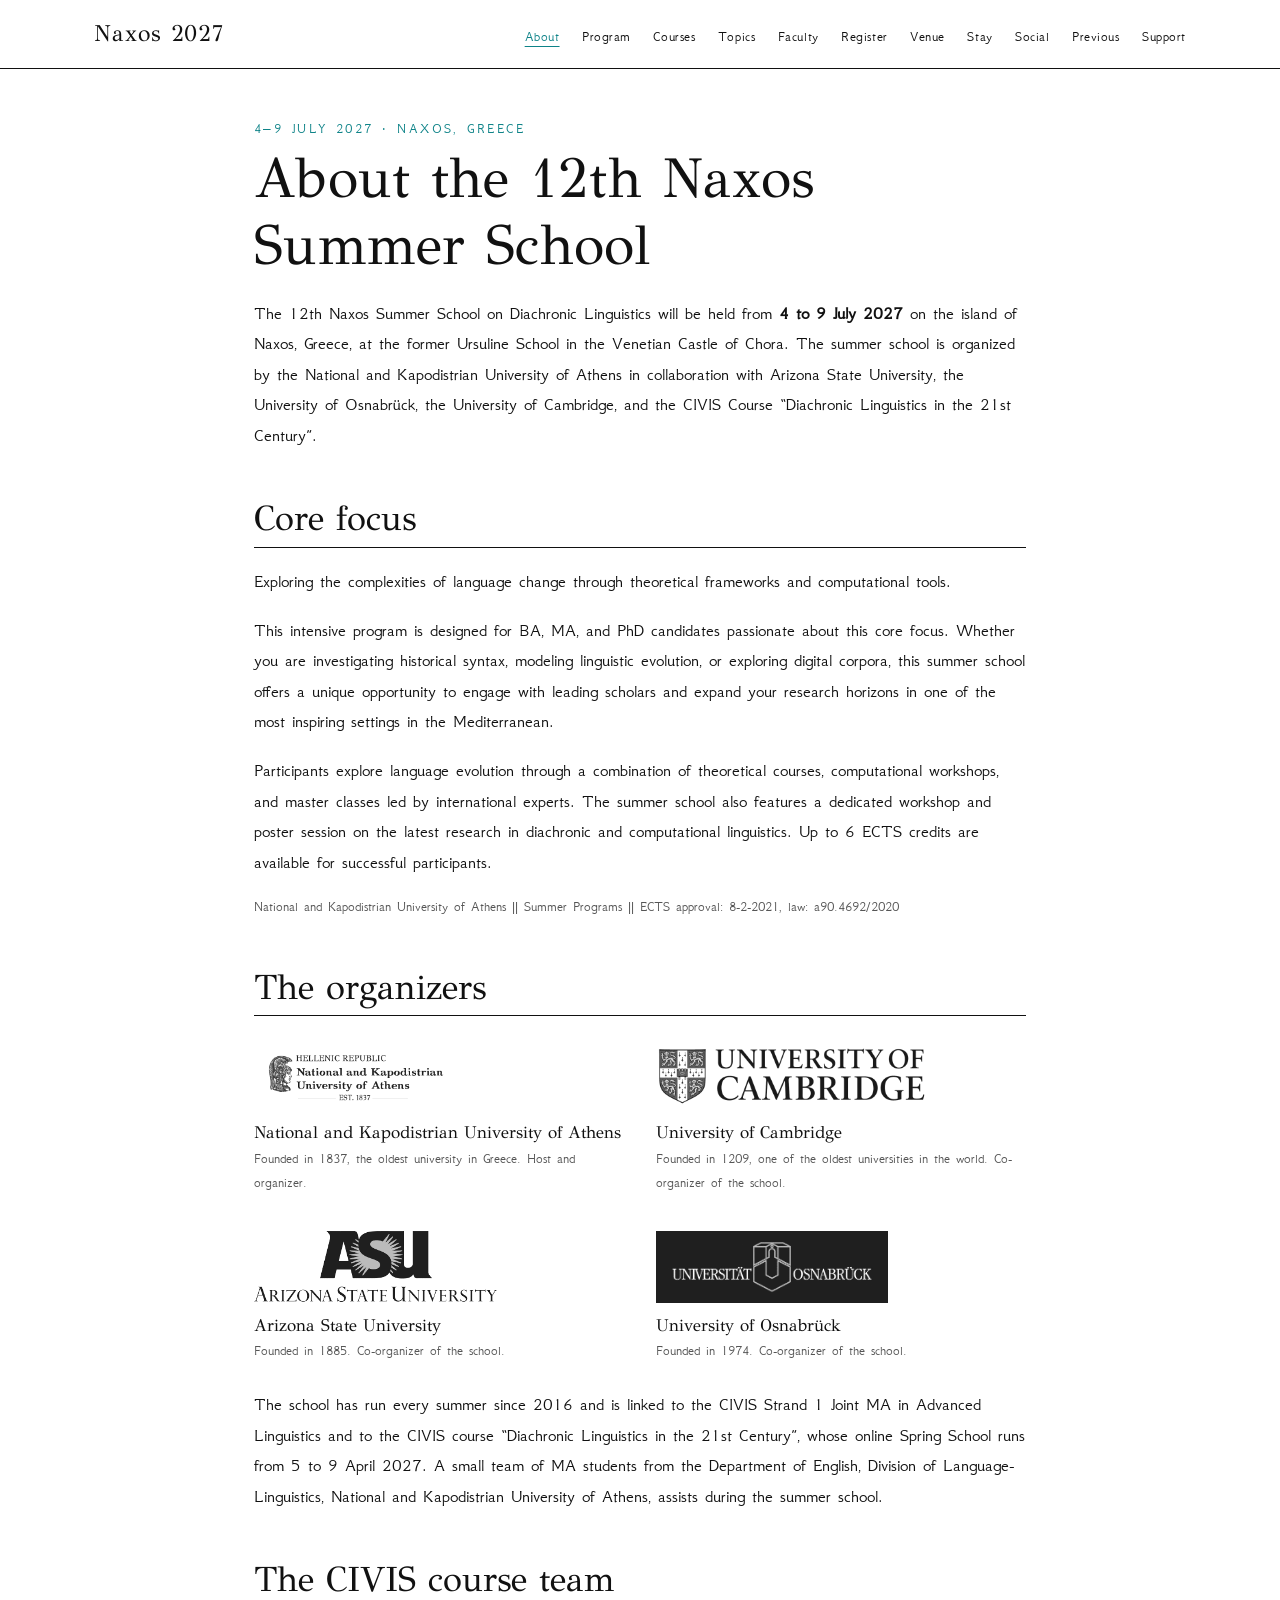
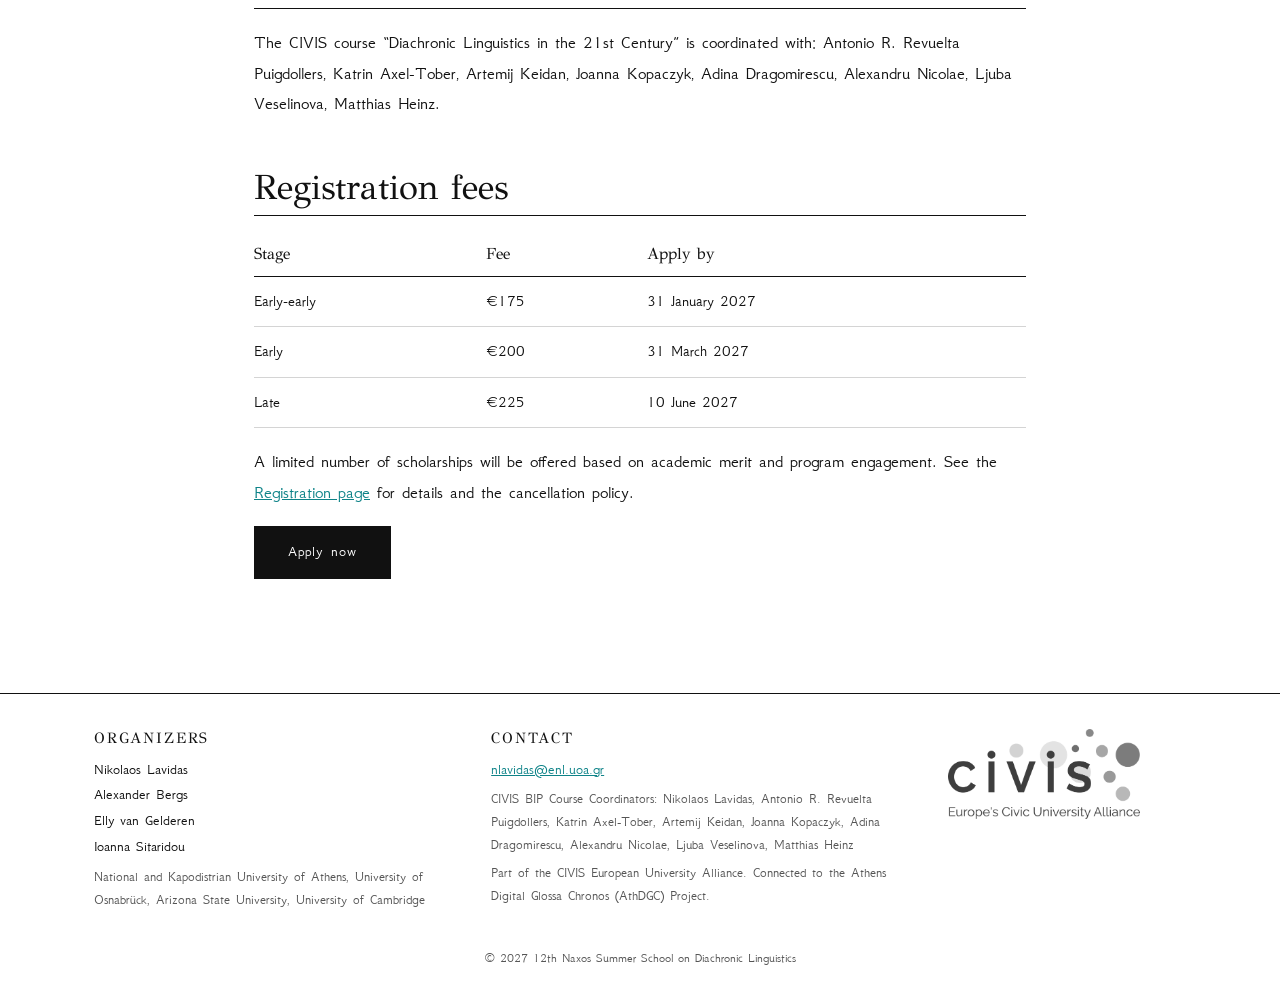
==== commit d3eb1061: "Add CIVIS team and faculty list" ====
--- a/about.html
+++ b/about.html
@@ -44,6 +44,8 @@
 <h2>The organizers</h2>
 <div class="insts"><div class="inst"><a href="https://en.uoa.gr" target="_blank" rel="noopener"><img class="bw" src="assets/logos/university_of_athens.jpg" alt="National and Kapodistrian University of Athens logo"></a><h3>National and Kapodistrian University of Athens</h3><p>Founded in 1837, the oldest university in Greece. Host and organizer.</p></div><div class="inst"><a href="https://www.cam.ac.uk" target="_blank" rel="noopener"><img class="bw" src="assets/logos/cambridge.png" alt="University of Cambridge logo"></a><h3>University of Cambridge</h3><p>Founded in 1209, one of the oldest universities in the world. Co-organizer of the school.</p></div><div class="inst"><a href="https://www.asu.edu" target="_blank" rel="noopener"><img class="bw" src="assets/logos/asu.png" alt="Arizona State University logo"></a><h3>Arizona State University</h3><p>Founded in 1885. Co-organizer of the school.</p></div><div class="inst"><a href="https://www.uni-osnabrueck.de/en/" target="_blank" rel="noopener"><img class="bw" src="assets/logos/osnabrueck.png" alt="University of Osnabrück logo"></a><h3>University of Osnabrück</h3><p>Founded in 1974. Co-organizer of the school.</p></div></div>
 <p>The school has run every summer since 2016 and is linked to the CIVIS Strand 1 Joint MA in Advanced Linguistics and to the CIVIS course &ldquo;Diachronic Linguistics in the 21st Century&rdquo;, whose online Spring School runs from 5 to 9 April 2027. A small team of MA students from the Department of English, Division of Language-Linguistics, National and Kapodistrian University of Athens, assists during the summer school.</p>
+<h2>The CIVIS course team</h2>
+<p>The CIVIS course &ldquo;Diachronic Linguistics in the 21st Century&rdquo; is coordinated with: Antonio R. Revuelta Puigdollers, Katrin Axel-Tober, Artemij Keidan, Joanna Kopaczyk, Adina Dragomirescu, Alexandru Nicolae, Ljuba Veselinova, Matthias Heinz.</p>
 <h2>Registration fees</h2>
 <table class="fees">
 <tr><th>Stage</th><th>Fee</th><th>Apply by</th></tr>
@@ -65,7 +67,7 @@
     <div>
       <h4>Contact</h4>
       <p><a href="mailto:nlavidas@enl.uoa.gr">nlavidas@enl.uoa.gr</a></p>
-      <p class="small">CIVIS BIP Course Coordinator: Nikolaos Lavidas</p>
+      <p class="small">CIVIS BIP Course Coordinators: Nikolaos Lavidas, Antonio R. Revuelta Puigdollers, Katrin Axel-Tober, Artemij Keidan, Joanna Kopaczyk, Adina Dragomirescu, Alexandru Nicolae, Ljuba Veselinova, Matthias Heinz</p>
       <p class="small">Part of the CIVIS European University Alliance. Connected to the Athens Digital Glossa Chronos (AthDGC) Project.</p>
     </div>
     <div class="flogos">
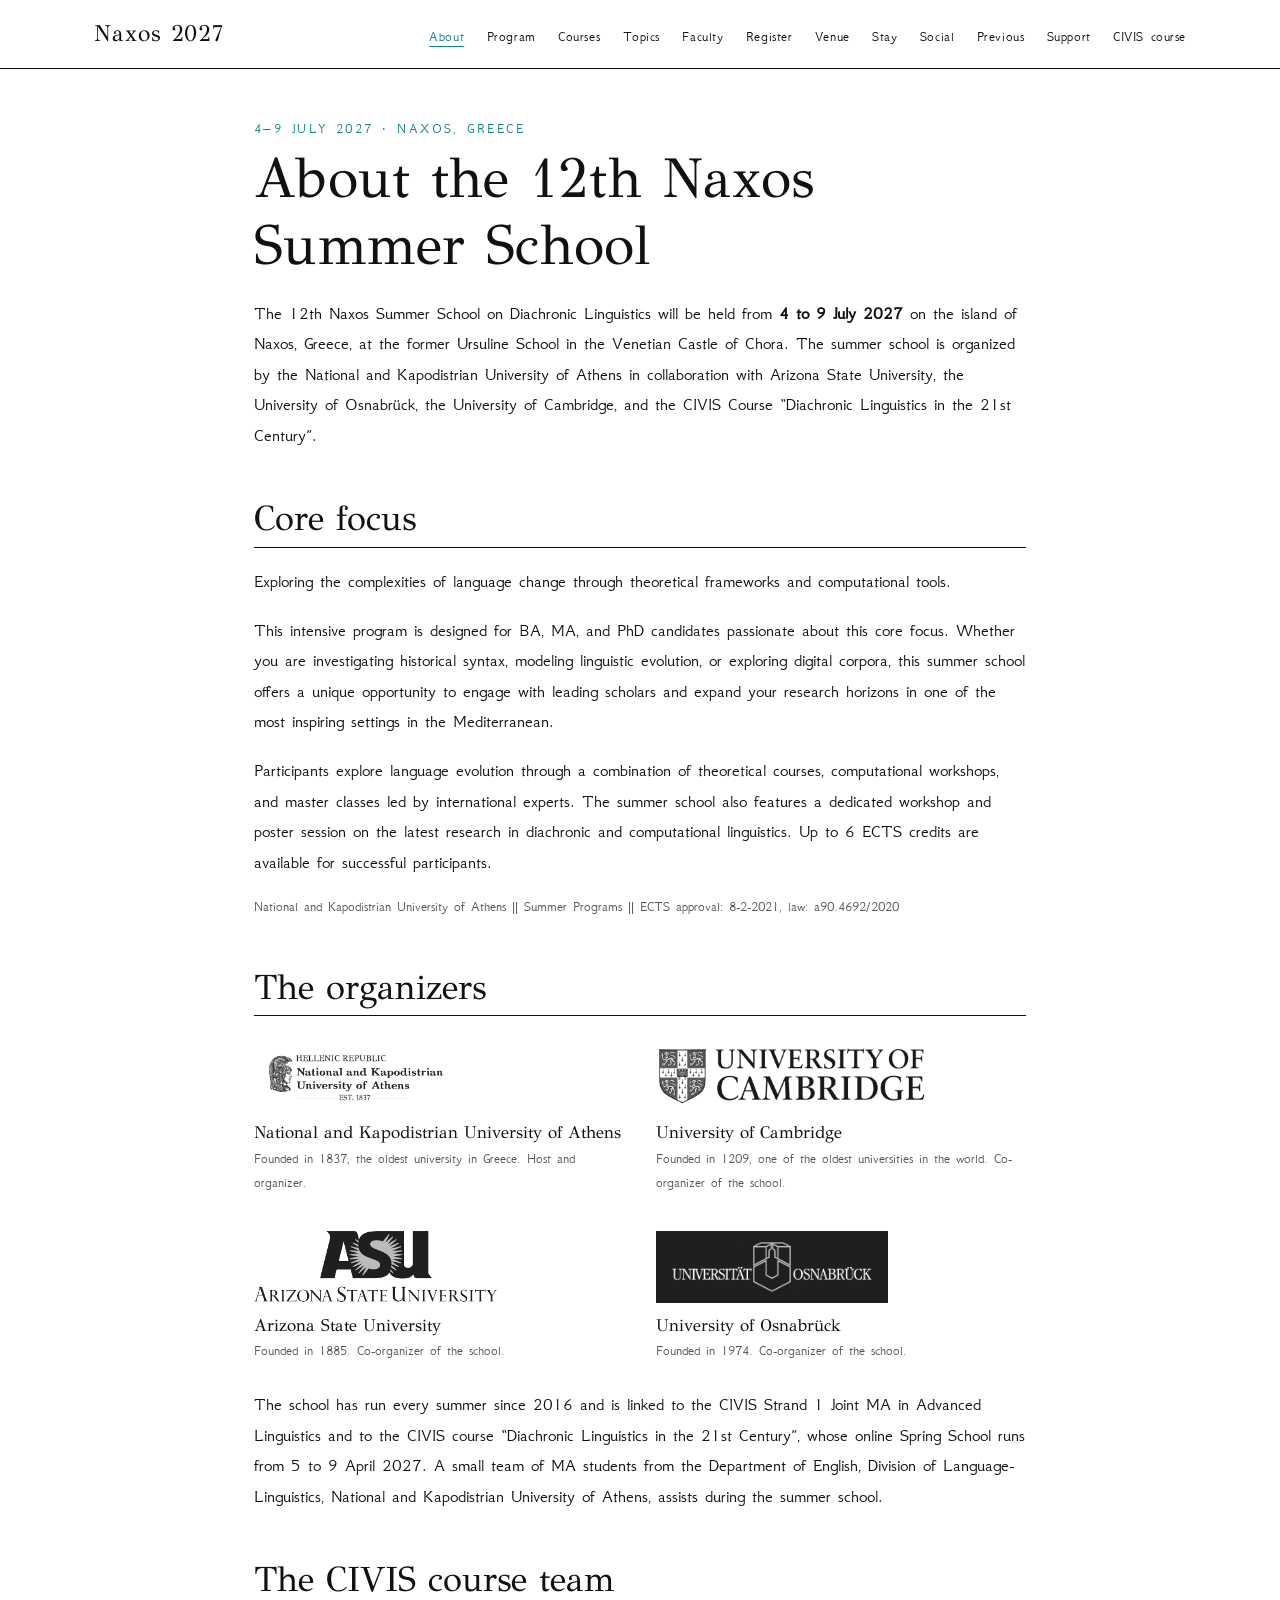
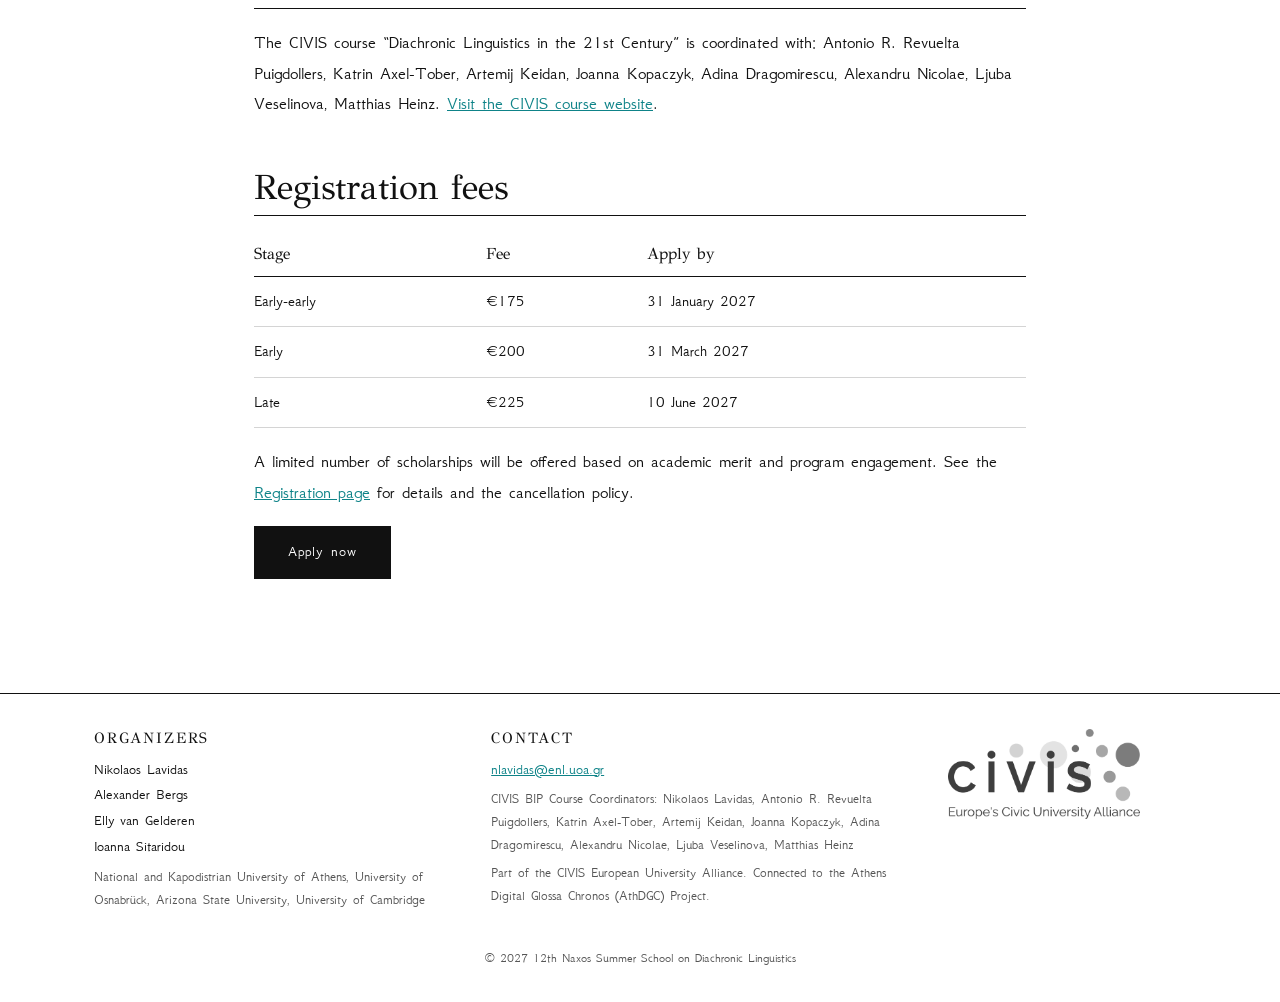
==== commit 6bb95ed3: "Link to the CIVIS course site" ====
--- a/about.html
+++ b/about.html
@@ -28,6 +28,7 @@
         <li><a href="social.html">Social</a></li>
         <li><a href="previous.html">Previous</a></li>
         <li><a href="support.html">Support</a></li>
+        <li><a href="https://athdgc.github.io/civis-diachronic-linguistics-2027/">CIVIS course</a></li>
     </ul></nav>
   </div>
 </header>
@@ -45,7 +46,7 @@
 <div class="insts"><div class="inst"><a href="https://en.uoa.gr" target="_blank" rel="noopener"><img class="bw" src="assets/logos/university_of_athens.jpg" alt="National and Kapodistrian University of Athens logo"></a><h3>National and Kapodistrian University of Athens</h3><p>Founded in 1837, the oldest university in Greece. Host and organizer.</p></div><div class="inst"><a href="https://www.cam.ac.uk" target="_blank" rel="noopener"><img class="bw" src="assets/logos/cambridge.png" alt="University of Cambridge logo"></a><h3>University of Cambridge</h3><p>Founded in 1209, one of the oldest universities in the world. Co-organizer of the school.</p></div><div class="inst"><a href="https://www.asu.edu" target="_blank" rel="noopener"><img class="bw" src="assets/logos/asu.png" alt="Arizona State University logo"></a><h3>Arizona State University</h3><p>Founded in 1885. Co-organizer of the school.</p></div><div class="inst"><a href="https://www.uni-osnabrueck.de/en/" target="_blank" rel="noopener"><img class="bw" src="assets/logos/osnabrueck.png" alt="University of Osnabrück logo"></a><h3>University of Osnabrück</h3><p>Founded in 1974. Co-organizer of the school.</p></div></div>
 <p>The school has run every summer since 2016 and is linked to the CIVIS Strand 1 Joint MA in Advanced Linguistics and to the CIVIS course &ldquo;Diachronic Linguistics in the 21st Century&rdquo;, whose online Spring School runs from 5 to 9 April 2027. A small team of MA students from the Department of English, Division of Language-Linguistics, National and Kapodistrian University of Athens, assists during the summer school.</p>
 <h2>The CIVIS course team</h2>
-<p>The CIVIS course &ldquo;Diachronic Linguistics in the 21st Century&rdquo; is coordinated with: Antonio R. Revuelta Puigdollers, Katrin Axel-Tober, Artemij Keidan, Joanna Kopaczyk, Adina Dragomirescu, Alexandru Nicolae, Ljuba Veselinova, Matthias Heinz.</p>
+<p>The CIVIS course &ldquo;Diachronic Linguistics in the 21st Century&rdquo; is coordinated with: Antonio R. Revuelta Puigdollers, Katrin Axel-Tober, Artemij Keidan, Joanna Kopaczyk, Adina Dragomirescu, Alexandru Nicolae, Ljuba Veselinova, Matthias Heinz. <a href="https://athdgc.github.io/civis-diachronic-linguistics-2027/">Visit the CIVIS course website</a>.</p>
 <h2>Registration fees</h2>
 <table class="fees">
 <tr><th>Stage</th><th>Fee</th><th>Apply by</th></tr>
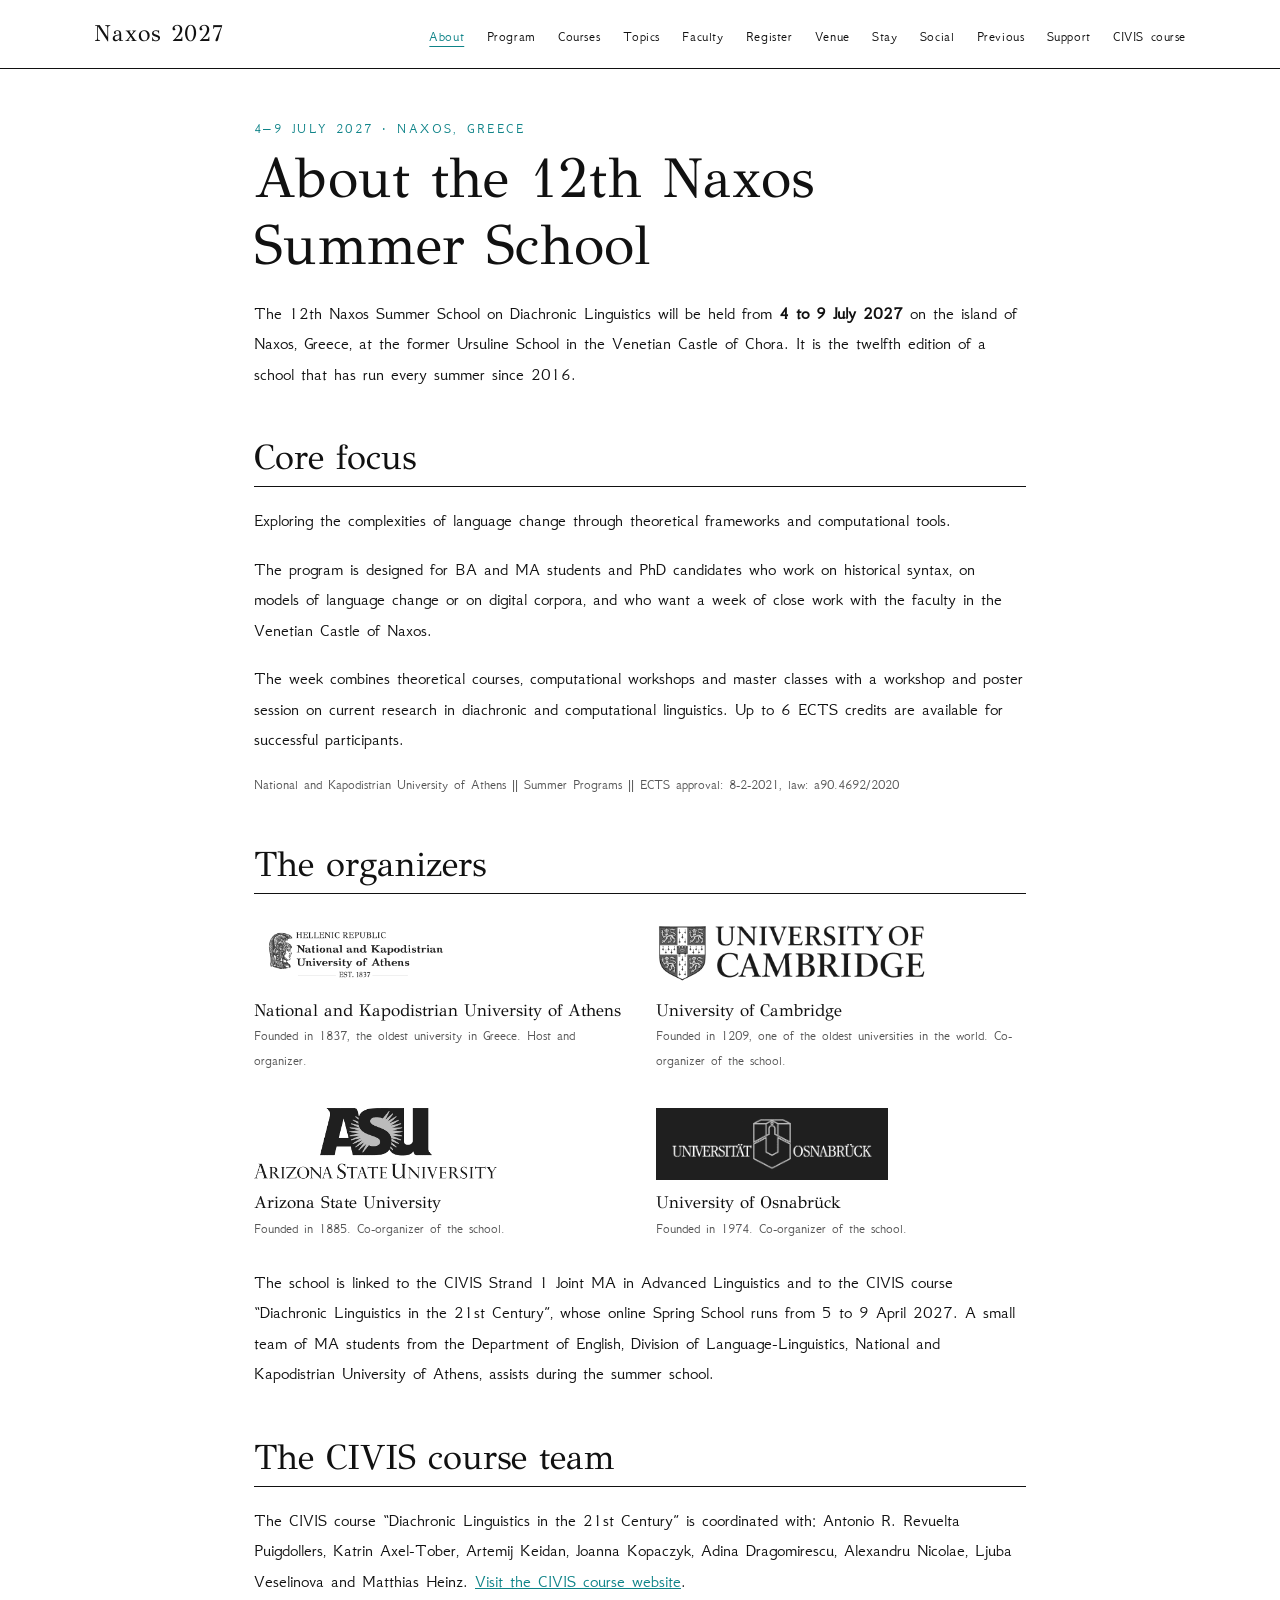
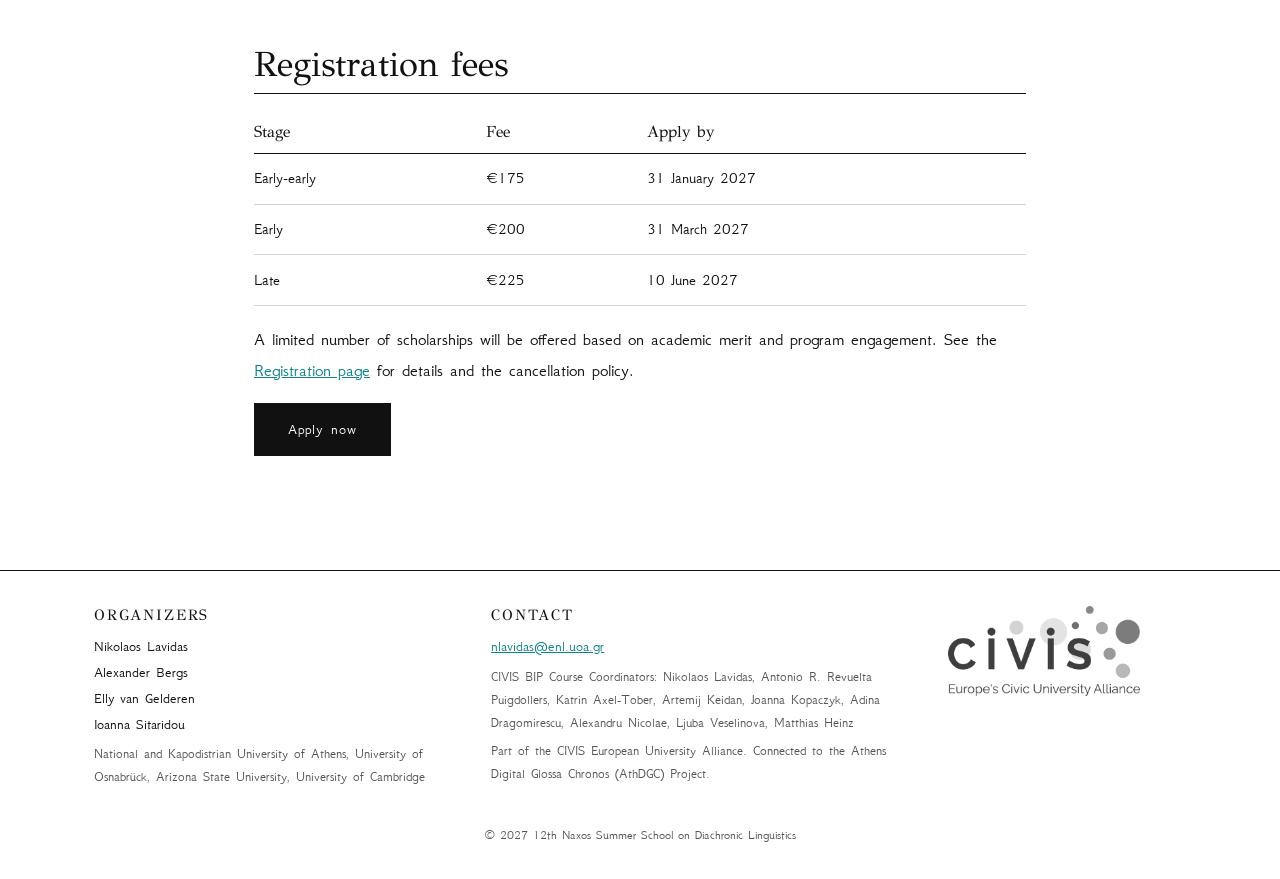
==== commit a9137189: "Content review: verified facts, no repetition, plain register" ====
--- a/about.html
+++ b/about.html
@@ -36,17 +36,17 @@
 <section class="plainpage">
 <p class="eyebrow">4&ndash;9 July 2027 &middot; Naxos, Greece</p>
 <h1>About the 12th Naxos Summer School</h1>
-<p>The 12th Naxos Summer School on Diachronic Linguistics will be held from <strong>4 to 9 July 2027</strong> on the island of Naxos, Greece, at the former Ursuline School in the Venetian Castle of Chora. The summer school is organized by the National and Kapodistrian University of Athens in collaboration with Arizona State University, the University of Osnabr&uuml;ck, the University of Cambridge, and the CIVIS Course &ldquo;Diachronic Linguistics in the 21st Century&rdquo;.</p>
+<p>The 12th Naxos Summer School on Diachronic Linguistics will be held from <strong>4 to 9 July 2027</strong> on the island of Naxos, Greece, at the former Ursuline School in the Venetian Castle of Chora. It is the twelfth edition of a school that has run every summer since 2016.</p>
 <h2>Core focus</h2>
 <p>Exploring the complexities of language change through theoretical frameworks and computational tools.</p>
-<p>This intensive program is designed for BA, MA, and PhD candidates passionate about this core focus. Whether you are investigating historical syntax, modeling linguistic evolution, or exploring digital corpora, this summer school offers a unique opportunity to engage with leading scholars and expand your research horizons in one of the most inspiring settings in the Mediterranean.</p>
-<p>Participants explore language evolution through a combination of theoretical courses, computational workshops, and master classes led by international experts. The summer school also features a dedicated workshop and poster session on the latest research in diachronic and computational linguistics. Up to 6 ECTS credits are available for successful participants.</p>
+<p>The program is designed for BA and MA students and PhD candidates who work on historical syntax, on models of language change or on digital corpora, and who want a week of close work with the faculty in the Venetian Castle of Naxos.</p>
+<p>The week combines theoretical courses, computational workshops and master classes with a workshop and poster session on current research in diachronic and computational linguistics. Up to 6 ECTS credits are available for successful participants.</p>
 <p class="small">National and Kapodistrian University of Athens || Summer Programs || ECTS approval: 8-2-2021, law: a90.4692/2020</p>
 <h2>The organizers</h2>
 <div class="insts"><div class="inst"><a href="https://en.uoa.gr" target="_blank" rel="noopener"><img class="bw" src="assets/logos/university_of_athens.jpg" alt="National and Kapodistrian University of Athens logo"></a><h3>National and Kapodistrian University of Athens</h3><p>Founded in 1837, the oldest university in Greece. Host and organizer.</p></div><div class="inst"><a href="https://www.cam.ac.uk" target="_blank" rel="noopener"><img class="bw" src="assets/logos/cambridge.png" alt="University of Cambridge logo"></a><h3>University of Cambridge</h3><p>Founded in 1209, one of the oldest universities in the world. Co-organizer of the school.</p></div><div class="inst"><a href="https://www.asu.edu" target="_blank" rel="noopener"><img class="bw" src="assets/logos/asu.png" alt="Arizona State University logo"></a><h3>Arizona State University</h3><p>Founded in 1885. Co-organizer of the school.</p></div><div class="inst"><a href="https://www.uni-osnabrueck.de/en/" target="_blank" rel="noopener"><img class="bw" src="assets/logos/osnabrueck.png" alt="University of Osnabrück logo"></a><h3>University of Osnabrück</h3><p>Founded in 1974. Co-organizer of the school.</p></div></div>
-<p>The school has run every summer since 2016 and is linked to the CIVIS Strand 1 Joint MA in Advanced Linguistics and to the CIVIS course &ldquo;Diachronic Linguistics in the 21st Century&rdquo;, whose online Spring School runs from 5 to 9 April 2027. A small team of MA students from the Department of English, Division of Language-Linguistics, National and Kapodistrian University of Athens, assists during the summer school.</p>
+<p>The school is linked to the CIVIS Strand 1 Joint MA in Advanced Linguistics and to the CIVIS course &ldquo;Diachronic Linguistics in the 21st Century&rdquo;, whose online Spring School runs from 5 to 9 April 2027. A small team of MA students from the Department of English, Division of Language-Linguistics, National and Kapodistrian University of Athens, assists during the summer school.</p>
 <h2>The CIVIS course team</h2>
-<p>The CIVIS course &ldquo;Diachronic Linguistics in the 21st Century&rdquo; is coordinated with: Antonio R. Revuelta Puigdollers, Katrin Axel-Tober, Artemij Keidan, Joanna Kopaczyk, Adina Dragomirescu, Alexandru Nicolae, Ljuba Veselinova, Matthias Heinz. <a href="https://athdgc.github.io/civis-diachronic-linguistics-2027/">Visit the CIVIS course website</a>.</p>
+<p>The CIVIS course &ldquo;Diachronic Linguistics in the 21st Century&rdquo; is coordinated with: Antonio R. Revuelta Puigdollers, Katrin Axel-Tober, Artemij Keidan, Joanna Kopaczyk, Adina Dragomirescu, Alexandru Nicolae, Ljuba Veselinova and Matthias Heinz. <a href="https://athdgc.github.io/civis-diachronic-linguistics-2027/">Visit the CIVIS course website</a>.</p>
 <h2>Registration fees</h2>
 <table class="fees">
 <tr><th>Stage</th><th>Fee</th><th>Apply by</th></tr>
--- a/style.css
+++ b/style.css
@@ -66,3 +66,13 @@
 .copy{text-align:center;font-size:.8rem;color:var(--soft);margin:0;padding:1rem 1rem 2rem}
 @media (max-width:860px){.intro-grid,.split,.three,.two,.foot{grid-template-columns:1fr}.insts,.people{grid-template-columns:repeat(2,1fr)}.stats{grid-template-columns:repeat(2,1fr)}.stats div:nth-child(3){border-left:0}.split img{height:260px}}
 @media (max-width:520px){body{font-size:17px}.insts,.people,.plainpage .insts{grid-template-columns:1fr}}
+
+.updates{list-style:none;padding:0;margin:1rem 0}
+.updates li{border-top:1px solid var(--rule,#ccc);padding:.8rem 0}
+.island-hero{margin:1.4rem 0 0}
+.island-hero img{width:100%;height:min(64vh,600px);object-fit:cover;display:block}
+.island-row{display:grid;grid-template-columns:repeat(3,1fr);gap:1.2rem;margin-top:1.2rem}
+.island-row figure{margin:0}
+.island-row img{width:100%;height:240px;object-fit:cover;display:block}
+#island figcaption{font-size:.8rem;color:#555;margin-top:.35rem}
+@media (max-width:860px){.island-row{grid-template-columns:1fr}.island-row img{height:220px}}
